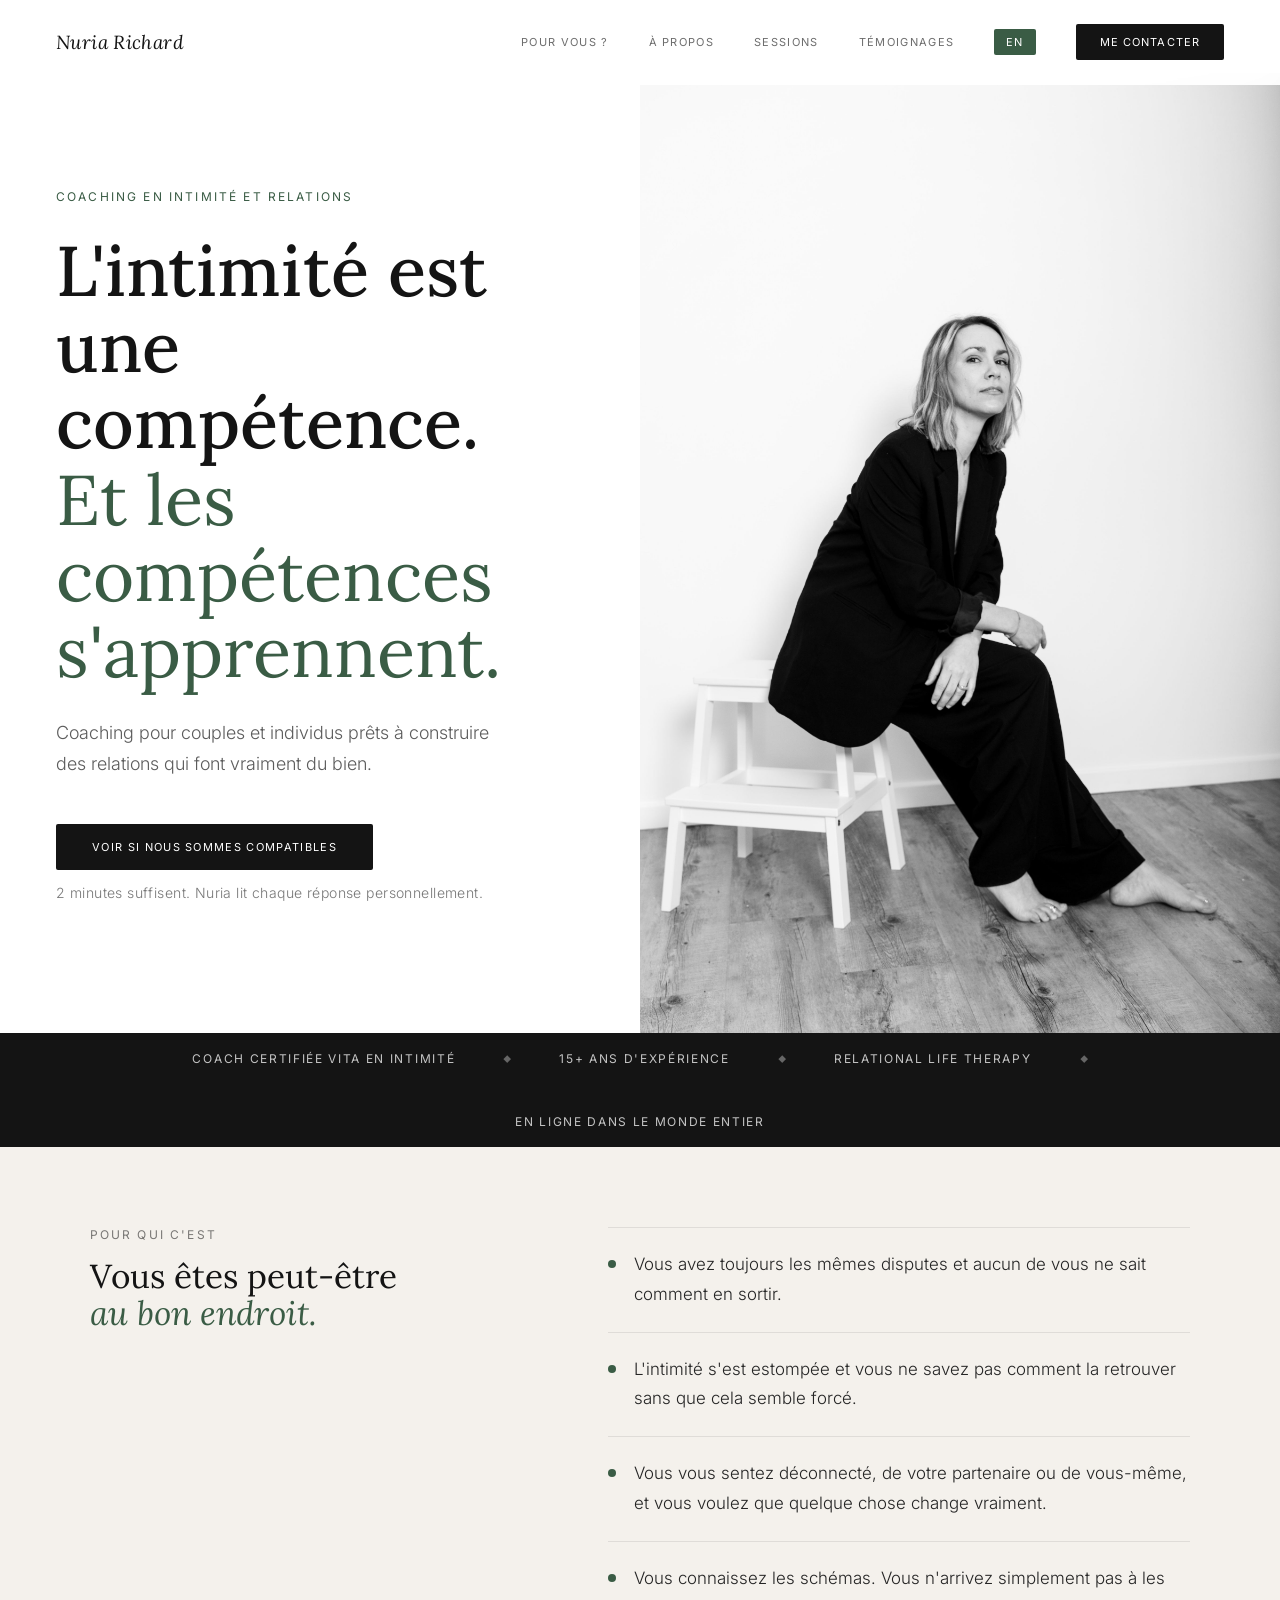
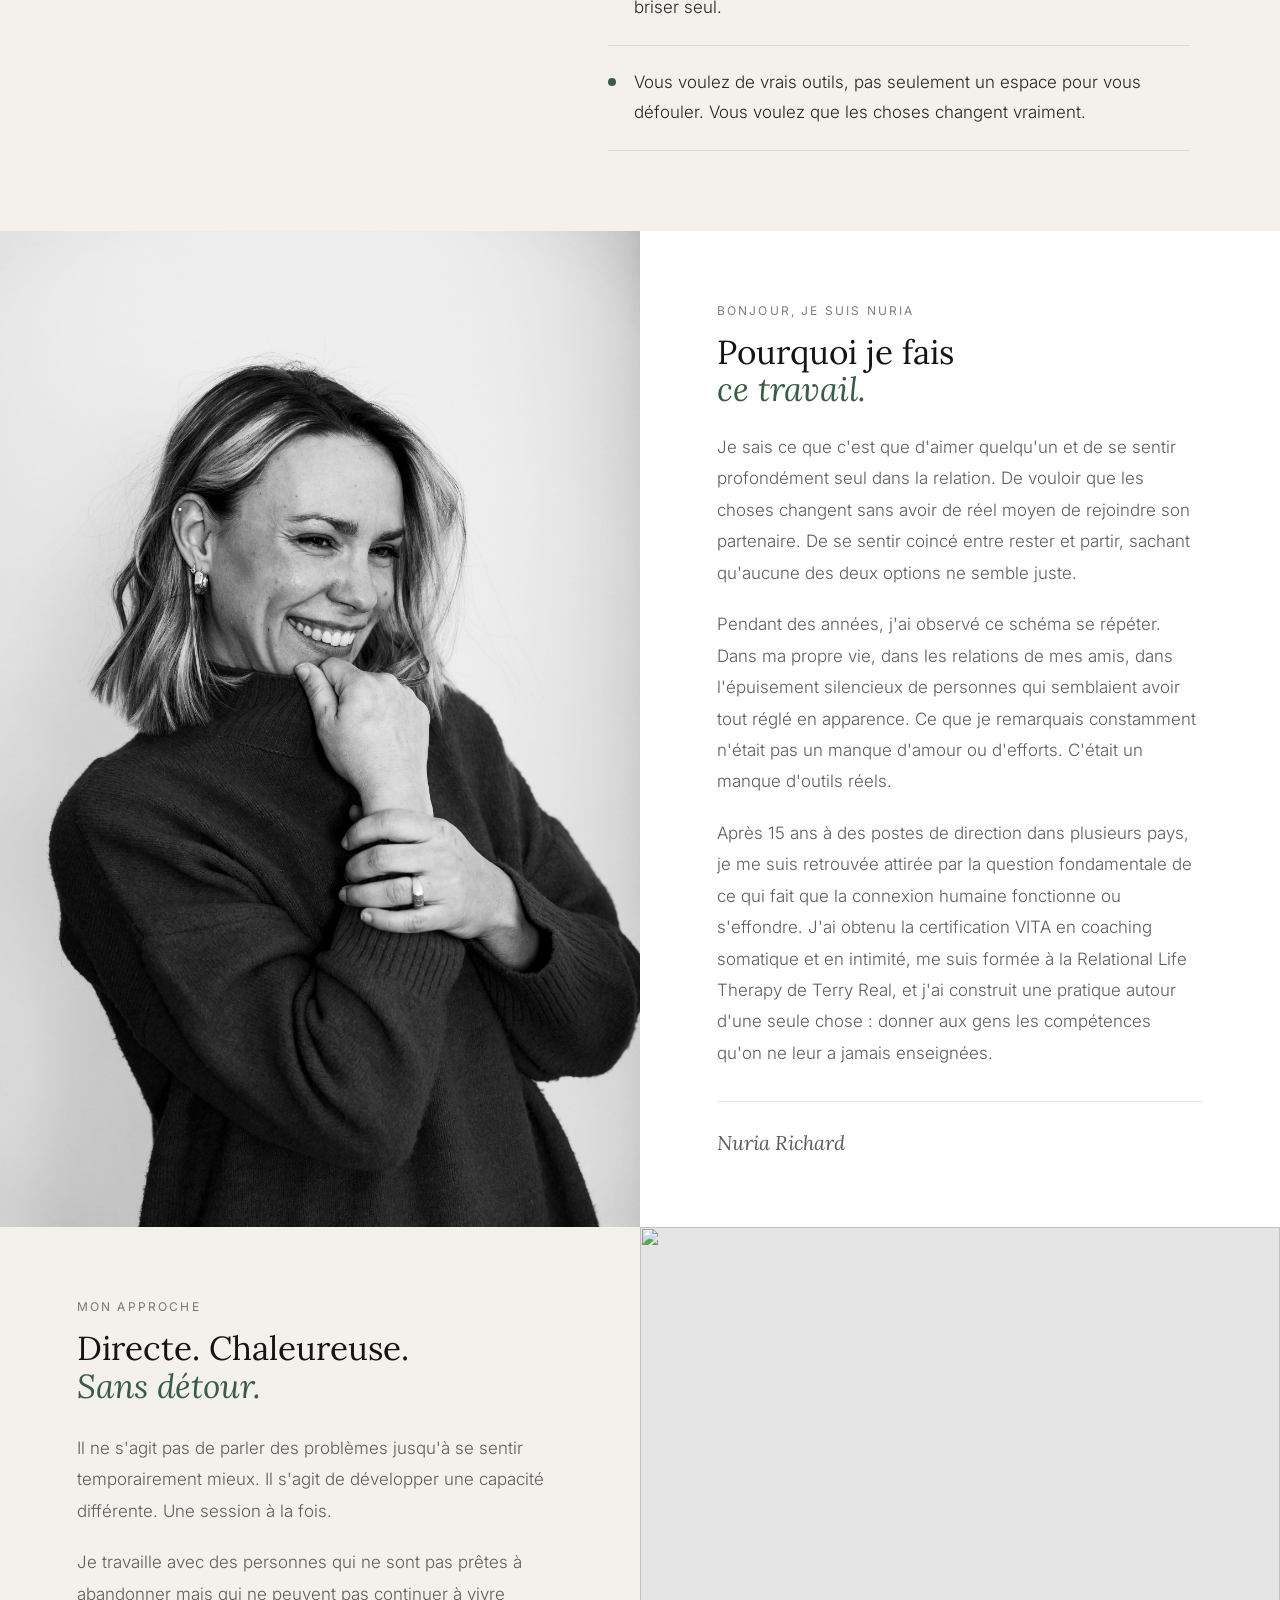
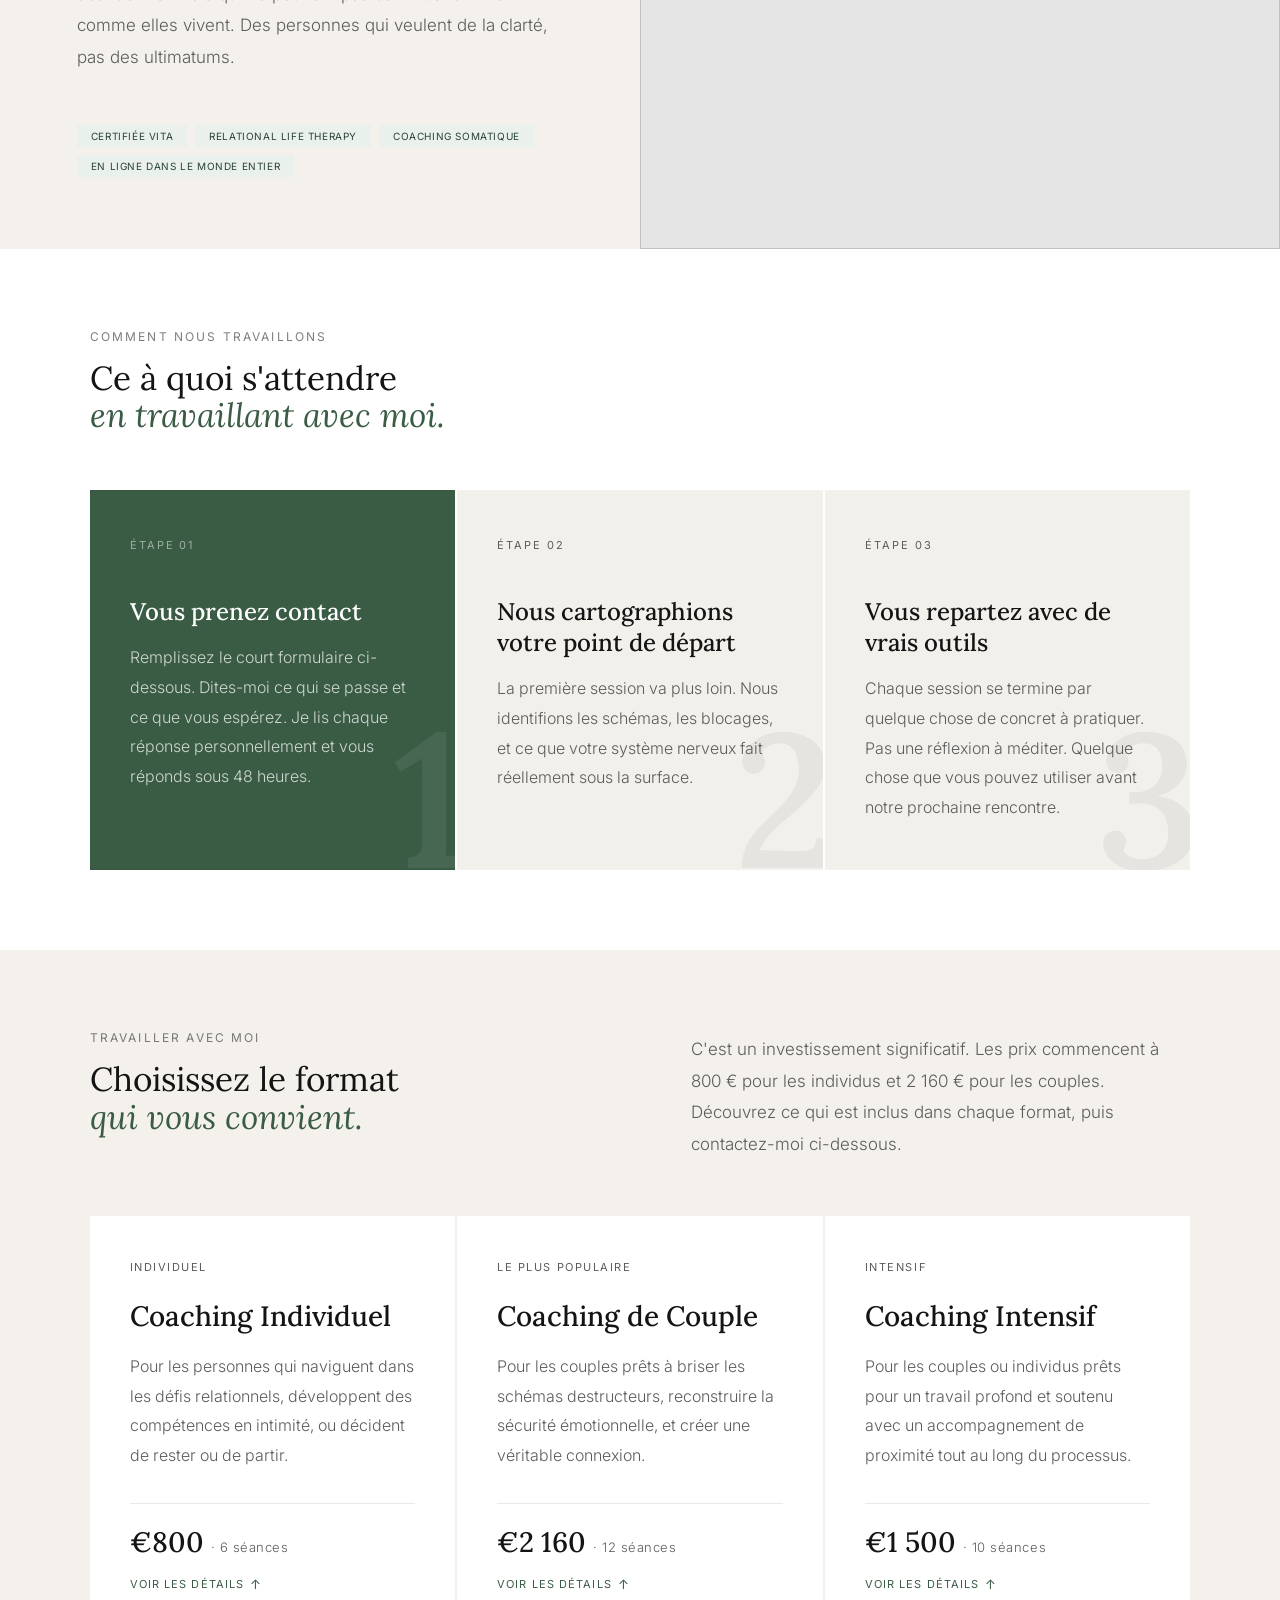
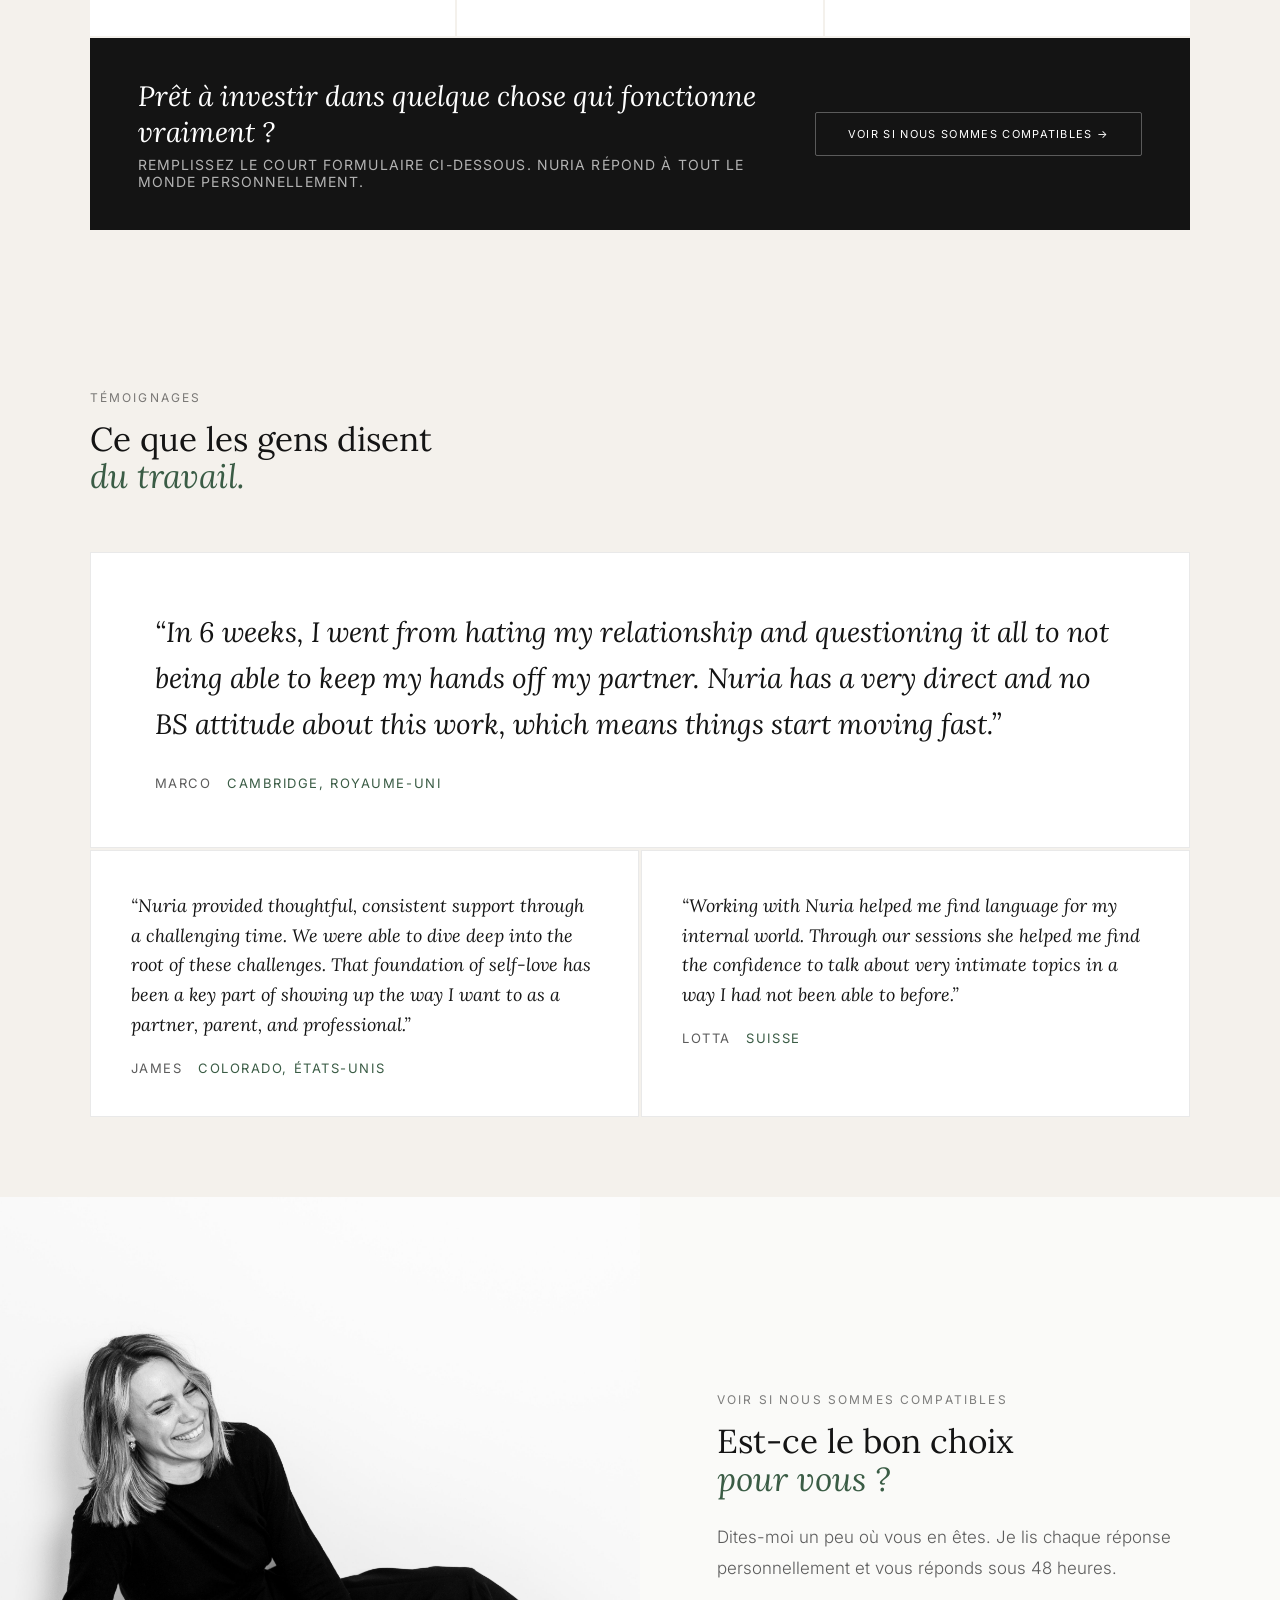
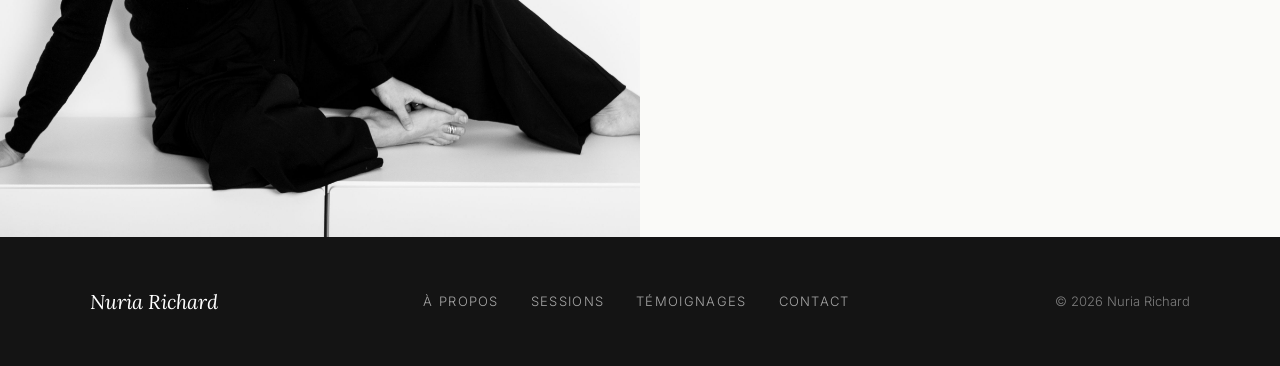
==== pages/fr.html @ d84bdc7d "Add Typeform embed and email" ====
<!DOCTYPE html>
<html lang="fr">
<head>
  <meta charset="UTF-8">
  <meta name="viewport" content="width=device-width, initial-scale=1.0">
  <title>Nuria Richard · Coach en Intimité et Relations</title>
  <link href="https://fonts.googleapis.com/css2?family=Lora:ital,wght@0,400;0,500;0,600;1,400;1,500&family=Inter:wght@300;400;500&display=swap" rel="stylesheet">
  <link rel="stylesheet" href="../assets/css/styles.css?v=12">
</head>
<body>

<!-- NAV -->
<nav id="nav">
  <div class="nav-logo">Nuria Richard</div>
  <div class="nav-links">
    <a class="nav-link" href="#for">Pour vous ?</a>
    <a class="nav-link" href="#about">À propos</a>
    <a class="nav-link" href="#sessions">Sessions</a>
    <a class="nav-link" href="#testimonials">Témoignages</a>
    <a class="nav-lang" href="index.html">EN</a>
    <a class="nav-cta" href="#book">Me contacter</a>
  </div>
  <button class="nav-hamburger" id="hamburger" aria-label="Menu">
    <span></span><span></span><span></span>
  </button>
</nav>
<div class="nav-drawer" id="nav-drawer">
  <a class="nav-link" href="#for">Pour vous ?</a>
  <a class="nav-link" href="#about">À propos</a>
  <a class="nav-link" href="#sessions">Sessions</a>
  <a class="nav-link" href="#testimonials">Témoignages</a>
  <a class="nav-link" href="index.html">EN</a>
  <a class="nav-cta" href="#book">Me contacter</a>
</div>

<!-- HERO -->
<div class="hero">
  <div class="hero-left">
    <div class="hero-eyebrow">Coaching en Intimité et Relations</div>
    <h1 class="hero-title">L'intimité est une compétence.<br><em>Et les compétences<br>s'apprennent.</em></h1>
    <p class="hero-sub">Coaching pour couples et individus prêts à construire des relations qui font vraiment du bien.</p>
    <div class="hero-actions">
      <a class="btn-primary" href="#book">Voir si nous sommes compatibles</a>
      <div class="hero-note">2 minutes suffisent. Nuria lit chaque réponse personnellement.</div>
    </div>
  </div>
  <div class="hero-right">
    <img src="../assets/images/hero-nuria.jpg" alt="Nuria Richard">
  </div>
</div>

<!-- CREDENTIAL BAR -->
<div class="cred-bar">
  <span class="cred-item">Coach certifiée VITA en intimité</span>
  <span class="cred-dot">◆</span>
  <span class="cred-item">15+ ans d'expérience</span>
  <span class="cred-dot">◆</span>
  <span class="cred-item">Relational Life Therapy</span>
  <span class="cred-dot">◆</span>
  <span class="cred-item">En ligne dans le monde entier</span>
</div>

<!-- WHO THIS IS FOR -->
<div id="for">
  <div class="for-inner">
    <div class="for-left">
      <div class="eyebrow">Pour qui c'est</div>
      <h2 class="section-title">Vous êtes peut-être<br><em>au bon endroit.</em></h2>
    </div>
    <div class="for-right">
      <ul class="for-list">
        <li class="for-item">
          <div class="for-check"></div>
          <span class="for-item-text">Vous avez toujours les mêmes disputes et aucun de vous ne sait comment en sortir.</span>
        </li>
        <li class="for-item">
          <div class="for-check"></div>
          <span class="for-item-text">L'intimité s'est estompée et vous ne savez pas comment la retrouver sans que cela semble forcé.</span>
        </li>
        <li class="for-item">
          <div class="for-check"></div>
          <span class="for-item-text">Vous vous sentez déconnecté, de votre partenaire ou de vous-même, et vous voulez que quelque chose change vraiment.</span>
        </li>
        <li class="for-item">
          <div class="for-check"></div>
          <span class="for-item-text">Vous connaissez les schémas. Vous n'arrivez simplement pas à les briser seul.</span>
        </li>
        <li class="for-item">
          <div class="for-check"></div>
          <span class="for-item-text">Vous voulez de vrais outils, pas seulement un espace pour vous défouler. Vous voulez que les choses changent vraiment.</span>
        </li>
      </ul>
    </div>
  </div>
</div>

<!-- ABOUT — full-bleed split -->
<div id="about">
  <div class="about-split">
    <div class="about-split-photo">
      <img src="../assets/images/about-nuria.jpg" alt="Nuria Richard">
    </div>
    <div class="about-split-text">
      <div class="eyebrow">Bonjour, je suis Nuria</div>
      <h2 class="section-title">Pourquoi je fais<br><em>ce travail.</em></h2>
      <p class="body-text">Je sais ce que c'est que d'aimer quelqu'un et de se sentir profondément seul dans la relation. De vouloir que les choses changent sans avoir de réel moyen de rejoindre son partenaire. De se sentir coincé entre rester et partir, sachant qu'aucune des deux options ne semble juste.</p>
      <p class="body-text">Pendant des années, j'ai observé ce schéma se répéter. Dans ma propre vie, dans les relations de mes amis, dans l'épuisement silencieux de personnes qui semblaient avoir tout réglé en apparence. Ce que je remarquais constamment n'était pas un manque d'amour ou d'efforts. C'était un manque d'outils réels.</p>
      <p class="body-text">Après 15 ans à des postes de direction dans plusieurs pays, je me suis retrouvée attirée par la question fondamentale de ce qui fait que la connexion humaine fonctionne ou s'effondre. J'ai obtenu la certification VITA en coaching somatique et en intimité, me suis formée à la Relational Life Therapy de Terry Real, et j'ai construit une pratique autour d'une seule chose : donner aux gens les compétences qu'on ne leur a jamais enseignées.</p>
      <div class="about-sig">Nuria Richard</div>
    </div>
  </div>
</div>

<!-- APPROACH — full-bleed split (reversed) -->
<div id="approach">
  <div class="approach-split">
    <div class="approach-text">
      <div class="eyebrow">Mon approche</div>
      <h2 class="section-title">Directe. Chaleureuse.<br><em>Sans détour.</em></h2>
      <p class="body-text">Il ne s'agit pas de parler des problèmes jusqu'à se sentir temporairement mieux. Il s'agit de développer une capacité différente. Une session à la fois.</p>
      <p class="body-text">Je travaille avec des personnes qui ne sont pas prêtes à abandonner mais qui ne peuvent pas continuer à vivre comme elles vivent. Des personnes qui veulent de la clarté, pas des ultimatums.</p>
      <div class="about-creds">
        <span class="cred-tag">Certifiée VITA</span>
        <span class="cred-tag">Relational Life Therapy</span>
        <span class="cred-tag">Coaching somatique</span>
        <span class="cred-tag">En ligne dans le monde entier</span>
      </div>
    </div>
    <div class="approach-split-photo">
      <img src="../assets/images/approach-landscape.jpg" alt="">
    </div>
  </div>
</div>

<!-- PROCESS -->
<div id="process">
  <div class="process-inner">
    <div class="process-header">
      <div class="eyebrow">Comment nous travaillons</div>
      <h2 class="section-title">Ce à quoi s'attendre<br><em>en travaillant avec moi.</em></h2>
    </div>
    <div class="process-steps">
      <div class="process-step">
        <div class="process-bg-num">1</div>
        <div class="process-step-label">Étape 01</div>
        <div class="process-title">Vous prenez contact</div>
        <div class="process-text">Remplissez le court formulaire ci-dessous. Dites-moi ce qui se passe et ce que vous espérez. Je lis chaque réponse personnellement et vous réponds sous 48 heures.</div>
      </div>
      <div class="process-step">
        <div class="process-bg-num">2</div>
        <div class="process-step-label">Étape 02</div>
        <div class="process-title">Nous cartographions votre point de départ</div>
        <div class="process-text">La première session va plus loin. Nous identifions les schémas, les blocages, et ce que votre système nerveux fait réellement sous la surface.</div>
      </div>
      <div class="process-step">
        <div class="process-bg-num">3</div>
        <div class="process-step-label">Étape 03</div>
        <div class="process-title">Vous repartez avec de vrais outils</div>
        <div class="process-text">Chaque session se termine par quelque chose de concret à pratiquer. Pas une réflexion à méditer. Quelque chose que vous pouvez utiliser avant notre prochaine rencontre.</div>
      </div>
    </div>
  </div>
</div>

<!-- SESSIONS -->
<div id="sessions">
  <div class="sessions-inner">
    <div class="sessions-header">
      <div>
        <div class="eyebrow">Travailler avec moi</div>
        <h2 class="section-title">Choisissez le format<br><em>qui vous convient.</em></h2>
      </div>
      <p class="body-text">C'est un investissement significatif. Les prix commencent à 800 € pour les individus et 2 160 € pour les couples. Découvrez ce qui est inclus dans chaque format, puis contactez-moi ci-dessous.</p>
    </div>
    <div class="session-cards">

      <div class="session-card">
        <div class="session-tag">Individuel</div>
        <div class="session-name">Coaching Individuel</div>
        <div class="session-desc">Pour les personnes qui naviguent dans les défis relationnels, développent des compétences en intimité, ou décident de rester ou de partir.</div>
        <div class="session-price">€800 <span>· 6 séances</span></div>
        <div class="session-hint">Voir les détails</div>
        <div class="session-peek">
          <div class="peek-tag">Individuel · 6 séances</div>
          <div class="peek-name">Coaching Individuel</div>
          <div class="peek-rows">
            <div class="peek-row">
              <span class="peek-row-label">Format</span>
              <span class="peek-row-val">75 min · toutes les 2 à 3 semaines · 3 à 4 mois</span>
            </div>
            <div class="peek-row">
              <span class="peek-row-label">Inclus</span>
              <span class="peek-row-val">Support WhatsApp · bibliothèque de méditations et ressources · récapitulatifs de séance avec prochaines étapes</span>
            </div>
            <div class="peek-row peek-price">
              <span class="peek-row-label">Investissement</span>
              <span class="peek-row-val">€800</span>
              <span class="peek-price-note">Plans de paiement disponibles</span>
            </div>
          </div>
          <a class="peek-book" href="#book">Voir si nous sommes compatibles →</a>
        </div>
      </div>

      <div class="session-card">
        <div class="session-tag">Le plus populaire</div>
        <div class="session-name">Coaching de Couple</div>
        <div class="session-desc">Pour les couples prêts à briser les schémas destructeurs, reconstruire la sécurité émotionnelle, et créer une véritable connexion.</div>
        <div class="session-price">€2 160 <span>· 12 séances</span></div>
        <div class="session-hint">Voir les détails</div>
        <div class="session-peek">
          <div class="peek-tag">Couple · 12 séances</div>
          <div class="peek-name">Coaching de Couple</div>
          <div class="peek-rows">
            <div class="peek-row">
              <span class="peek-row-label">Format</span>
              <span class="peek-row-val">90 min · toutes les 2 à 3 semaines · 6 mois</span>
            </div>
            <div class="peek-row">
              <span class="peek-row-label">Inclus</span>
              <span class="peek-row-val">Exercices entre les séances · support WhatsApp · bibliothèque de ressources · récapitulatifs de séance</span>
            </div>
            <div class="peek-row peek-price">
              <span class="peek-row-label">Investissement</span>
              <span class="peek-row-val">€2 160</span>
              <span class="peek-price-note">Plans de paiement disponibles</span>
            </div>
          </div>
          <a class="peek-book" href="#book">Voir si nous sommes compatibles →</a>
        </div>
      </div>

      <div class="session-card">
        <div class="session-tag">Intensif</div>
        <div class="session-name">Coaching Intensif</div>
        <div class="session-desc">Pour les couples ou individus prêts pour un travail profond et soutenu avec un accompagnement de proximité tout au long du processus.</div>
        <div class="session-price">€1 500 <span>· 10 séances</span></div>
        <div class="session-hint">Voir les détails</div>
        <div class="session-peek">
          <div class="peek-tag">Intensif · 10 séances</div>
          <div class="peek-name">Coaching Intensif</div>
          <div class="peek-rows">
            <div class="peek-row">
              <span class="peek-row-label">Format</span>
              <span class="peek-row-val">2 h · toutes les deux semaines · 6 mois</span>
            </div>
            <div class="peek-row">
              <span class="peek-row-label">Inclus</span>
              <span class="peek-row-val">Support WhatsApp/Voxer · planification prioritaire · exercices personnalisés · suivi détaillé des progrès</span>
            </div>
            <div class="peek-row peek-price">
              <span class="peek-row-label">Investissement</span>
              <span class="peek-row-val">€1 500</span>
              <span class="peek-price-note">Plan de paiement disponible</span>
            </div>
          </div>
          <a class="peek-book" href="#book">Voir si nous sommes compatibles →</a>
        </div>
      </div>

    </div>
    <div class="sessions-book">
      <div class="sessions-book-text">
        Prêt à investir dans quelque chose qui fonctionne vraiment ?
        <span>Remplissez le court formulaire ci-dessous. Nuria répond à tout le monde personnellement.</span>
      </div>
      <a class="btn-outline" href="#book">Voir si nous sommes compatibles →</a>
    </div>
  </div>
</div>

<!-- TESTIMONIALS -->
<div id="testimonials">
  <div class="testimonials-inner">
    <div class="testimonials-header">
      <div class="eyebrow">Témoignages</div>
      <h2 class="section-title">Ce que les gens disent<br><em>du travail.</em></h2>
    </div>

    <div class="testimonial-featured">
      <div class="testimonial-quote">In 6 weeks, I went from hating my relationship and questioning it all to not being able to keep my hands off my partner. Nuria has a very direct and no BS attitude about this work, which means things start moving fast.</div>
      <div class="testimonial-author">Marco <span>Cambridge, Royaume-Uni</span></div>
    </div>

    <div class="testimonial-cards">
      <div class="testimonial-card">
        <div class="testimonial-quote">Nuria provided thoughtful, consistent support through a challenging time. We were able to dive deep into the root of these challenges. That foundation of self-love has been a key part of showing up the way I want to as a partner, parent, and professional.</div>
        <div class="testimonial-author">James <span>Colorado, États-Unis</span></div>
      </div>
      <div class="testimonial-card">
        <div class="testimonial-quote">Working with Nuria helped me find language for my internal world. Through our sessions she helped me find the confidence to talk about very intimate topics in a way I had not been able to before.</div>
        <div class="testimonial-author">Lotta <span>Suisse</span></div>
      </div>
    </div>

  </div>
</div>

<!-- FORM -->
<div id="book">
  <div class="book-inner">
    <div class="book-photo">
      <img src="../assets/images/book-nuria.jpg" alt="Nuria Richard">
    </div>
    <div class="book-text">
      <div class="eyebrow">Voir si nous sommes compatibles</div>
      <h2 class="section-title">Est-ce le bon choix<br><em>pour vous ?</em></h2>
      <p class="body-text">Dites-moi un peu où vous en êtes. Je lis chaque réponse personnellement et vous réponds sous 48 heures.</p>
      <div data-tf-live="R5MIAYJe" style="margin-top: 24px;"></div>
      <script src="//embed.typeform.com/next/embed.js"></script>
    </div>
  </div>
</div>

<!-- FOOTER -->
<footer>
  <div class="footer-inner">
    <div class="footer-logo">Nuria Richard</div>
    <div class="footer-links">
      <a class="footer-link" href="#about">À propos</a>
      <a class="footer-link" href="#sessions">Sessions</a>
      <a class="footer-link" href="#testimonials">Témoignages</a>
      <a class="footer-link" href="mailto:nuria.richard@gmail.com">Contact</a>
    </div>
    <div class="footer-copy">© 2026 Nuria Richard</div>
  </div>
</footer>

<script>
// Session peek — tap to open on mobile
document.querySelectorAll('.session-card').forEach(card => {
  card.addEventListener('click', e => {
    if (window.innerWidth <= 768 && !e.target.closest('a')) {
      card.classList.toggle('peek-open');
    }
  });
});

// Nav border on scroll
const nav = document.getElementById('nav');
window.addEventListener('scroll', () => {
  nav.classList.toggle('scrolled', window.scrollY > 40);
});

// Smooth scroll
document.querySelectorAll('a[href^="#"]').forEach(a => {
  a.addEventListener('click', e => {
    const target = document.querySelector(a.getAttribute('href'));
    if (target) { e.preventDefault(); target.scrollIntoView({ behavior: 'smooth' }); }
  });
});

// Hamburger
const hamburger = document.getElementById('hamburger');
const drawer = document.getElementById('nav-drawer');
hamburger.addEventListener('click', () => {
  hamburger.classList.toggle('open');
  drawer.classList.toggle('open');
});
drawer.querySelectorAll('a').forEach(a => {
  a.addEventListener('click', () => {
    hamburger.classList.remove('open');
    drawer.classList.remove('open');
  });
});
</script>

</body>
</html>
---- assets/css/styles.css ----
/* ── COLOUR PALETTE ─────────────────────────────────── */
:root {
  --white:       #ffffff;
  --off-white:   #fafaf8;
  --warm:        #f4f1ec;
  --black:       #141414;
  --dark:        #252525;
  --mid:         #5c5c5c;
  --light:       #e5e5e5;
  --green:       #3a5c45;
  --green-dark:  #2a4333;
  --green-light: #eaf0eb;
  --green-mid:   #5a7a66;
  --border:      rgba(20,20,20,0.09);
}

/* ── RESET ──────────────────────────────────────────── */
* { box-sizing: border-box; margin: 0; padding: 0; }
body {
  font-family: 'Inter', sans-serif;
  font-weight: 300;
  background: var(--white);
  color: var(--dark);
  -webkit-font-smoothing: antialiased;
}
a { text-decoration: none; color: inherit; }
img { display: block; }

/* ── NAV ────────────────────────────────────────────── */
nav {
  position: fixed; top: 0; left: 0; right: 0; z-index: 100;
  display: flex; align-items: center; justify-content: space-between;
  padding: 24px 56px;
  background: rgba(255,255,255,0.94);
  backdrop-filter: blur(12px);
  border-bottom: 1px solid transparent;
  transition: border-color 0.3s;
}
nav.scrolled { border-bottom-color: var(--border); }
.nav-logo {
  font-family: 'Lora', serif;
  font-size: 19px; font-weight: 400; font-style: italic;
  color: var(--black); letter-spacing: 0.02em;
}
.nav-links { display: flex; align-items: center; gap: 40px; }
.nav-link {
  font-size: 11px; letter-spacing: 0.12em; text-transform: uppercase;
  color: rgba(20,20,20,0.62); transition: color 0.2s; font-weight: 400;
}
.nav-link:hover { color: var(--black); }
.nav-cta {
  font-size: 11px; letter-spacing: 0.1em; text-transform: uppercase;
  padding: 11px 24px; border-radius: 2px;
  background: var(--black); color: white;
  transition: background 0.2s; font-weight: 400;
}
.nav-cta:hover { background: var(--green); }
.nav-lang {
  font-size: 11px; letter-spacing: 0.12em; text-transform: uppercase;
  color: white; font-weight: 400; transition: background 0.2s;
  background: var(--green); padding: 6px 12px; border-radius: 2px;
}
.nav-lang:hover { background: var(--green-dark); }

.nav-hamburger {
  display: none; flex-direction: column; justify-content: center;
  gap: 5px; width: 36px; height: 36px;
  background: none; border: none; cursor: pointer; padding: 4px;
}
.nav-hamburger span {
  display: block; height: 1px; background: var(--black);
  transition: all 0.25s ease; transform-origin: center;
}
.nav-hamburger.open span:nth-child(1) { transform: translateY(6px) rotate(45deg); }
.nav-hamburger.open span:nth-child(2) { opacity: 0; }
.nav-hamburger.open span:nth-child(3) { transform: translateY(-6px) rotate(-45deg); }
.nav-drawer {
  display: none; position: fixed; top: 65px; left: 0; right: 0;
  background: rgba(255,255,255,0.98); backdrop-filter: blur(12px);
  border-bottom: 1px solid var(--border);
  padding: 24px 28px 32px; z-index: 99; flex-direction: column; gap: 0;
}
.nav-drawer.open { display: flex; }
.nav-drawer .nav-link {
  display: block; font-size: 13px; letter-spacing: 0.1em; text-transform: uppercase;
  color: rgba(20,20,20,0.6); padding: 15px 0; border-bottom: 1px solid var(--border);
}
.nav-drawer .nav-cta {
  display: block; margin-top: 20px; text-align: center;
  padding: 15px; border-radius: 2px; background: var(--black); color: white;
  font-size: 11px; letter-spacing: 0.12em; text-transform: uppercase;
}

/* ── HERO ── split layout ────────────────────────────── */
.hero {
  min-height: 100vh; display: grid;
  grid-template-columns: 1fr 1fr;
  padding-top: 73px;
}
.hero-left {
  display: flex; flex-direction: column; justify-content: center;
  padding: 48px 64px 64px 56px;
  background: var(--white);
}
.hero-eyebrow {
  font-size: 12px; letter-spacing: 0.18em; text-transform: uppercase;
  color: var(--green); margin-bottom: 28px; font-weight: 400;
}
.hero-title {
  font-family: 'Lora', serif;
  font-size: clamp(48px, 5.5vw, 84px);
  font-weight: 500; line-height: 1.08;
  color: var(--black); margin-bottom: 28px;
}
.hero-title em { font-style: normal; color: var(--green); font-weight: 400; }
.hero-sub {
  font-size: 18px; line-height: 1.75; color: var(--mid);
  max-width: 440px; margin-bottom: 44px; font-weight: 300;
}
.hero-actions { display: flex; flex-direction: column; gap: 14px; align-items: flex-start; }
.btn-primary {
  font-size: 11px; letter-spacing: 0.12em; text-transform: uppercase;
  padding: 16px 36px; border-radius: 2px; border: none;
  background: var(--black); color: white;
  cursor: pointer; font-family: 'Inter', sans-serif;
  font-weight: 400; transition: background 0.2s; display: inline-block;
}
.btn-primary:hover { background: var(--green); }
.hero-note {
  font-size: 14px; color: rgba(20,20,20,0.58); letter-spacing: 0.03em;
}
.hero-right {
  position: relative; background: var(--warm); overflow: hidden;
}
.hero-right img {
  width: 100%; height: 100%; object-fit: cover;
  object-position: center top;
}
.hero-right-label {
  position: absolute; bottom: 32px; left: 32px;
  font-size: 10px; letter-spacing: 0.18em; text-transform: uppercase;
  color: rgba(255,255,255,0.5); mix-blend-mode: overlay;
}

/* ── CREDENTIAL BAR ─────────────────────────────────── */
.cred-bar {
  background: var(--black); padding: 18px 56px;
  display: flex; align-items: center; justify-content: center; gap: 48px;
  flex-wrap: wrap;
}
.cred-item {
  font-size: 12px; letter-spacing: 0.14em; text-transform: uppercase;
  color: rgba(255,255,255,0.75); font-weight: 400;
}
.cred-dot { color: rgba(255,255,255,0.35); font-size: 8px; }

/* ── SHARED ─────────────────────────────────────────── */
.eyebrow {
  font-size: 12px; letter-spacing: 0.18em; text-transform: uppercase;
  color: rgba(20,20,20,0.55); margin-bottom: 16px; font-weight: 400;
}
.section-title {
  font-family: 'Lora', serif;
  font-size: clamp(30px, 2.6vw, 44px); font-weight: 400;
  line-height: 1.12; color: var(--black); margin-bottom: 24px;
}
.section-title em { font-style: italic; color: var(--green); font-weight: 400; }
.body-text {
  font-size: 17px; line-height: 1.85; color: var(--mid);
  font-weight: 300; max-width: 540px;
}

/* ── WHO THIS IS FOR ────────────────────────────────── */
#for { background: var(--warm); }
.for-inner {
  padding: 80px 7vw;
  display: grid; grid-template-columns: 1fr 1.4fr; gap: 8vw; align-items: start;
}
.for-left .section-title { margin-bottom: 0; }
.for-list { list-style: none; margin-top: 0; }
.for-item {
  padding: 22px 0; border-bottom: 1px solid var(--border);
  display: flex; align-items: flex-start; gap: 18px;
}
.for-item:first-child { border-top: 1px solid var(--border); }
.for-check {
  width: 8px; height: 8px; border-radius: 50%;
  background: var(--green); flex-shrink: 0; margin-top: 10px;
}
.for-item-text { font-size: 17px; line-height: 1.75; color: var(--dark); font-weight: 300; }

/* ── ABOUT — full-bleed split ───────────────────────── */
#about { background: var(--white); }
.about-split {
  display: grid; grid-template-columns: 1fr 1fr; min-height: 85vh;
}
.about-split-photo {
  overflow: hidden; background: var(--light);
}
.about-split-photo img {
  width: 100%; height: 100%; object-fit: cover; object-position: center top; display: block;
}
.about-split-text {
  padding: 72px 6vw; display: flex; flex-direction: column; justify-content: center;
  background: var(--white);
}
.about-split-text .body-text { margin-bottom: 20px; max-width: 480px; }
.about-split-text .body-text:last-of-type { margin-bottom: 0; }
.about-sig {
  margin-top: 32px; padding-top: 28px; border-top: 1px solid var(--border);
  font-family: 'Lora', serif; font-size: 20px;
  font-style: italic; color: var(--mid);
}
.about-creds {
  display: flex; flex-wrap: wrap; gap: 8px; margin-top: 20px;
}
.cred-tag {
  font-size: 10px; padding: 5px 14px; border-radius: 2px;
  background: var(--green-light); color: var(--green-dark);
  letter-spacing: 0.06em; text-transform: uppercase; font-weight: 400;
}

/* ── APPROACH — full-bleed split (reversed) ─────────── */
#approach { background: var(--warm); }
.approach-split {
  display: grid; grid-template-columns: 1fr 1fr; min-height: 60vh;
}
.approach-text {
  padding: 72px 6vw; display: flex; flex-direction: column; justify-content: center;
  background: var(--warm);
}
.approach-text .section-title { margin-bottom: 28px; }
.approach-text .body-text { margin-bottom: 20px; max-width: 480px; }
.approach-text .about-creds { margin-top: 32px; }
.approach-split-photo {
  overflow: hidden; background: var(--light);
}
.approach-split-photo img {
  width: 100%; height: 100%; object-fit: cover; object-position: center top; display: block;
}

/* ── PROCESS — Option D ─────────────────────────────── */
#process { background: var(--white); }
.process-inner { padding: 80px 7vw; }
.process-header { max-width: 640px; margin-bottom: 56px; }
.process-steps { display: grid; grid-template-columns: repeat(3,1fr); gap: 2px; }
.process-step {
  background: #f2f0eb; padding: 48px 40px;
  position: relative; overflow: hidden;
}
.process-step:first-child { background: var(--green); }
.process-step:nth-child(2),
.process-step:nth-child(3) { background: #f2f0eb; }
.process-bg-num {
  position: absolute; right: -12px; bottom: -24px;
  font-family: 'Lora', serif; font-size: 190px;
  font-weight: 600; line-height: 1;
  color: rgba(20,20,20,0.05); pointer-events: none; user-select: none;
}
.process-step:first-child .process-bg-num { color: rgba(255,255,255,0.07); }
.process-step-label {
  font-size: 11px; letter-spacing: 0.18em; text-transform: uppercase;
  color: var(--mid); margin-bottom: 44px; font-family: 'Inter', sans-serif; font-weight: 400;
}
.process-step:first-child .process-step-label { color: rgba(255,255,255,0.5); }
.process-title {
  font-family: 'Lora', serif; font-size: 24px; font-weight: 500;
  color: var(--black); margin-bottom: 16px; position: relative;
}
.process-step:first-child .process-title { color: white; }
.process-text { font-size: 16px; line-height: 1.85; color: var(--mid); position: relative; }
.process-step:first-child .process-text { color: rgba(255,255,255,0.75); }

/* ── SESSIONS — hover peek ───────────────────────────── */
#sessions { background: var(--warm); }
.sessions-inner { padding: 80px 7vw; }
.sessions-header {
  display: grid; grid-template-columns: 1fr 1fr; gap: 8vw;
  align-items: end; margin-bottom: 56px;
}
.sessions-header .body-text { margin: 0; }
.session-cards { display: grid; grid-template-columns: repeat(3,1fr); gap: 2px; }

.session-card {
  background: var(--white); padding: 44px 40px;
  display: flex; flex-direction: column;
  position: relative; overflow: hidden; cursor: pointer;
  min-height: 420px;
}
.session-tag {
  font-size: 11px; letter-spacing: 0.14em; text-transform: uppercase;
  color: var(--mid); margin-bottom: 24px; font-weight: 400;
}
.session-name {
  font-family: 'Lora', serif;
  font-size: 28px; font-weight: 500; color: var(--black); margin-bottom: 18px;
}
.session-desc {
  font-size: 16px; color: var(--mid); line-height: 1.85; flex: 1;
}
.session-price {
  margin-top: 20px; padding-top: 20px; border-top: 1px solid var(--border);
  font-family: 'Lora', serif; font-size: 28px; font-weight: 500; color: var(--black);
}
.session-price span {
  font-family: 'Inter', sans-serif; font-size: 13px; font-weight: 300;
  color: var(--mid); letter-spacing: 0.04em;
}
.session-hint {
  margin-top: 16px; font-size: 11px; letter-spacing: 0.1em;
  text-transform: uppercase; color: var(--green); font-weight: 400;
  display: flex; align-items: center; gap: 6px;
}
.session-hint::after { content: '↑'; font-size: 13px; }

/* Peek panel */
.session-peek {
  position: absolute; inset: 0;
  background: var(--green);
  padding: 36px 36px 32px;
  transform: translateY(100%);
  transition: transform 0.38s cubic-bezier(0.4, 0, 0.2, 1);
  display: flex; flex-direction: column;
}
.session-card:hover .session-peek,
.session-card.peek-open .session-peek { transform: translateY(0); }

.peek-tag {
  font-size: 10px; letter-spacing: 0.16em; text-transform: uppercase;
  color: rgba(255,255,255,0.5); margin-bottom: 12px; font-weight: 400;
}
.peek-name {
  font-family: 'Lora', serif; font-size: 20px; font-weight: 500;
  color: white; margin-bottom: 18px; padding-bottom: 18px;
  border-bottom: 1px solid rgba(255,255,255,0.15);
}
.peek-rows { flex: 1; display: flex; flex-direction: column; gap: 14px; }
.peek-row { display: block; }
.peek-row-label {
  display: block;
  font-size: 10px; letter-spacing: 0.14em; text-transform: uppercase;
  color: rgba(255,255,255,0.45); font-weight: 400; margin-bottom: 3px;
}
.peek-row-val {
  display: block;
  font-size: 14px; color: rgba(255,255,255,0.9);
  line-height: 1.55; font-weight: 300;
}

/* Investment row — stands out */
.peek-row.peek-price {
  margin-top: 6px; padding-top: 14px;
  border-top: 1px solid rgba(255,255,255,0.15);
}
.peek-row.peek-price .peek-row-label { color: rgba(255,255,255,0.5); }
.peek-row.peek-price .peek-row-val {
  display: block; font-family: 'Lora', serif; font-size: 26px;
  font-weight: 500; color: white; letter-spacing: -0.01em; margin-bottom: 2px;
}
.peek-price-note {
  display: block; font-size: 12px; color: rgba(255,255,255,0.45);
  margin-top: 2px; font-weight: 300;
}

.peek-book {
  margin-top: 16px; display: inline-block;
  font-size: 11px; letter-spacing: 0.12em; text-transform: uppercase;
  color: white; border-bottom: 1px solid rgba(255,255,255,0.4);
  padding-bottom: 2px; transition: border-color 0.2s;
}
.peek-book:hover { border-bottom-color: white; }

.sessions-book {
  margin-top: 2px; background: var(--black); padding: 40px 48px;
  display: flex; align-items: center; justify-content: space-between; gap: 32px;
}
.sessions-book-text {
  font-family: 'Lora', serif;
  font-size: 28px; font-weight: 400; font-style: italic; color: white;
}
.sessions-book-text span {
  display: block; font-family: 'Inter', sans-serif; font-size: 14px;
  font-style: normal; color: rgba(255,255,255,0.68); letter-spacing: 0.08em;
  text-transform: uppercase; margin-top: 6px;
}
.btn-outline {
  font-size: 11px; letter-spacing: 0.12em; text-transform: uppercase;
  padding: 14px 32px; border-radius: 2px;
  border: 1px solid rgba(255,255,255,0.3); color: white; background: transparent;
  cursor: pointer; font-family: 'Inter', sans-serif; font-weight: 400;
  transition: all 0.2s; white-space: nowrap; display: inline-block;
}
.btn-outline:hover { background: white; color: var(--black); border-color: white; }

/* ── TESTIMONIALS ───────────────────────────────────── */
#testimonials { background: var(--warm); }
.testimonials-inner { padding: 80px 7vw; }
.testimonials-header { margin-bottom: 56px; }
.testimonial-featured {
  background: var(--white); padding: 56px 64px; margin-bottom: 2px;
  border: 1px solid var(--border);
}
.testimonial-quote {
  font-family: 'Lora', serif;
  font-size: clamp(20px, 2.2vw, 28px); font-weight: 400; font-style: italic;
  color: var(--black); line-height: 1.65; margin-bottom: 28px;
}
.testimonial-quote::before { content: '\201C'; }
.testimonial-quote::after { content: '\201D'; }
.testimonial-author {
  font-size: 13px; letter-spacing: 0.12em; text-transform: uppercase;
  color: var(--mid); font-weight: 400;
}
.testimonial-author span { color: var(--green); margin-left: 10px; }
.testimonial-cards { display: grid; grid-template-columns: 1fr 1fr; gap: 2px; }
.testimonial-card {
  background: var(--white); padding: 40px 40px;
  border: 1px solid var(--border);
}
.testimonial-card .testimonial-quote {
  font-size: 18px; margin-bottom: 20px;
}

/* ── BOOK CTA / APPLY — full-bleed split ─────────────── */
#book { background: var(--off-white); }
.book-inner {
  display: grid; grid-template-columns: 1fr 1fr; align-items: stretch;
}
.book-photo {
  overflow: hidden; background: var(--light); min-height: 640px;
}
.book-photo img {
  width: 100%; height: 100%; object-fit: cover;
  object-position: center 20%; filter: grayscale(100%);
}
.book-text {
  padding: 72px 6vw; display: flex; flex-direction: column; justify-content: center;
  background: var(--off-white);
}
.book-text .body-text { margin-bottom: 32px; max-width: none; }
.book-note {
  margin-top: 14px; font-size: 13px;
  color: rgba(20,20,20,0.45); letter-spacing: 0.04em;
}

/* ── APPLICATION FORM ───────────────────────────────── */
.survey-form { display: flex; flex-direction: column; gap: 20px; margin-top: 8px; }
.form-row { display: grid; grid-template-columns: 1fr 1fr; gap: 16px; }
.form-field { display: flex; flex-direction: column; gap: 7px; }
.form-label {
  font-size: 10px; letter-spacing: 0.16em; text-transform: uppercase;
  color: rgba(20,20,20,0.55); font-weight: 400;
}
.form-input {
  font-family: 'Inter', sans-serif; font-size: 15px; font-weight: 300;
  color: var(--dark); background: var(--off-white);
  border: 1px solid var(--border); border-radius: 2px;
  padding: 13px 16px; outline: none; transition: border-color 0.2s; width: 100%;
}
.form-input:focus { border-color: var(--green); }
.form-textarea { resize: vertical; min-height: 90px; line-height: 1.6; }
.form-options { display: flex; gap: 24px; }
.form-option {
  display: flex; align-items: center; gap: 8px;
  font-size: 15px; color: var(--dark); font-weight: 300; cursor: pointer;
}
.form-option input[type="radio"] { accent-color: var(--green); width: 15px; height: 15px; }

/* ── FOOTER ─────────────────────────────────────────── */
footer { background: var(--black); padding: 52px 7vw; }
.footer-inner {
  display: flex; align-items: center; justify-content: space-between;
}
.footer-logo {
  font-family: 'Lora', serif;
  font-size: 20px; font-style: italic; color: white;
}
.footer-links { display: flex; gap: 32px; }
.footer-link {
  font-size: 13px; color: rgba(255,255,255,0.62); letter-spacing: 0.1em;
  text-transform: uppercase; transition: color 0.2s;
}
.footer-link:hover { color: rgba(255,255,255,0.7); }
.footer-copy { font-size: 13px; color: rgba(255,255,255,0.45); }

/* ── MOBILE ─────────────────────────────────────────── */
@media (max-width: 768px) {
  nav { padding: 18px 24px; }
  .nav-links { display: none; }
  .nav-hamburger { display: flex; }

  .hero { grid-template-columns: 1fr; min-height: auto; }
  .hero-left { padding: 52px 24px 48px; order: 2; }
  .hero-right { height: 65vw; min-height: 300px; order: 1; }

  .cred-bar { padding: 18px 24px; gap: 20px; justify-content: flex-start; }

  .for-inner { grid-template-columns: 1fr; gap: 40px; padding: 64px 6vw; }
  .about-split { grid-template-columns: 1fr; min-height: auto; }
  .about-split-photo { height: 75vw; min-height: 300px; order: -1; }
  .about-split-text { padding: 56px 6vw; }
  .approach-split { grid-template-columns: 1fr; min-height: auto; }
  .approach-text { padding: 56px 6vw; }
  .approach-split-photo { height: 65vw; min-height: 260px; }
  .process-inner { padding: 64px 6vw; }
  .process-steps { grid-template-columns: 1fr; gap: 2px; }
  .sessions-inner { padding: 64px 6vw; }
  .sessions-header { grid-template-columns: 1fr; gap: 16px; }
  .session-cards { grid-template-columns: 1fr; }
  .sessions-book { flex-direction: column; align-items: flex-start; gap: 20px; padding: 32px 6vw; }
  .testimonials-inner { padding: 64px 6vw; }
  .testimonial-featured { padding: 36px 28px; }
  .testimonial-cards { grid-template-columns: 1fr; }
  .book-inner { grid-template-columns: 1fr; }
  .book-photo { min-height: 70vw; }
  .book-text { padding: 56px 6vw; }
  .form-row { grid-template-columns: 1fr; }
  footer { padding: 40px 6vw; }
  .footer-inner { flex-direction: column; align-items: flex-start; gap: 24px; }
  .footer-links { flex-wrap: wrap; gap: 16px; }
}
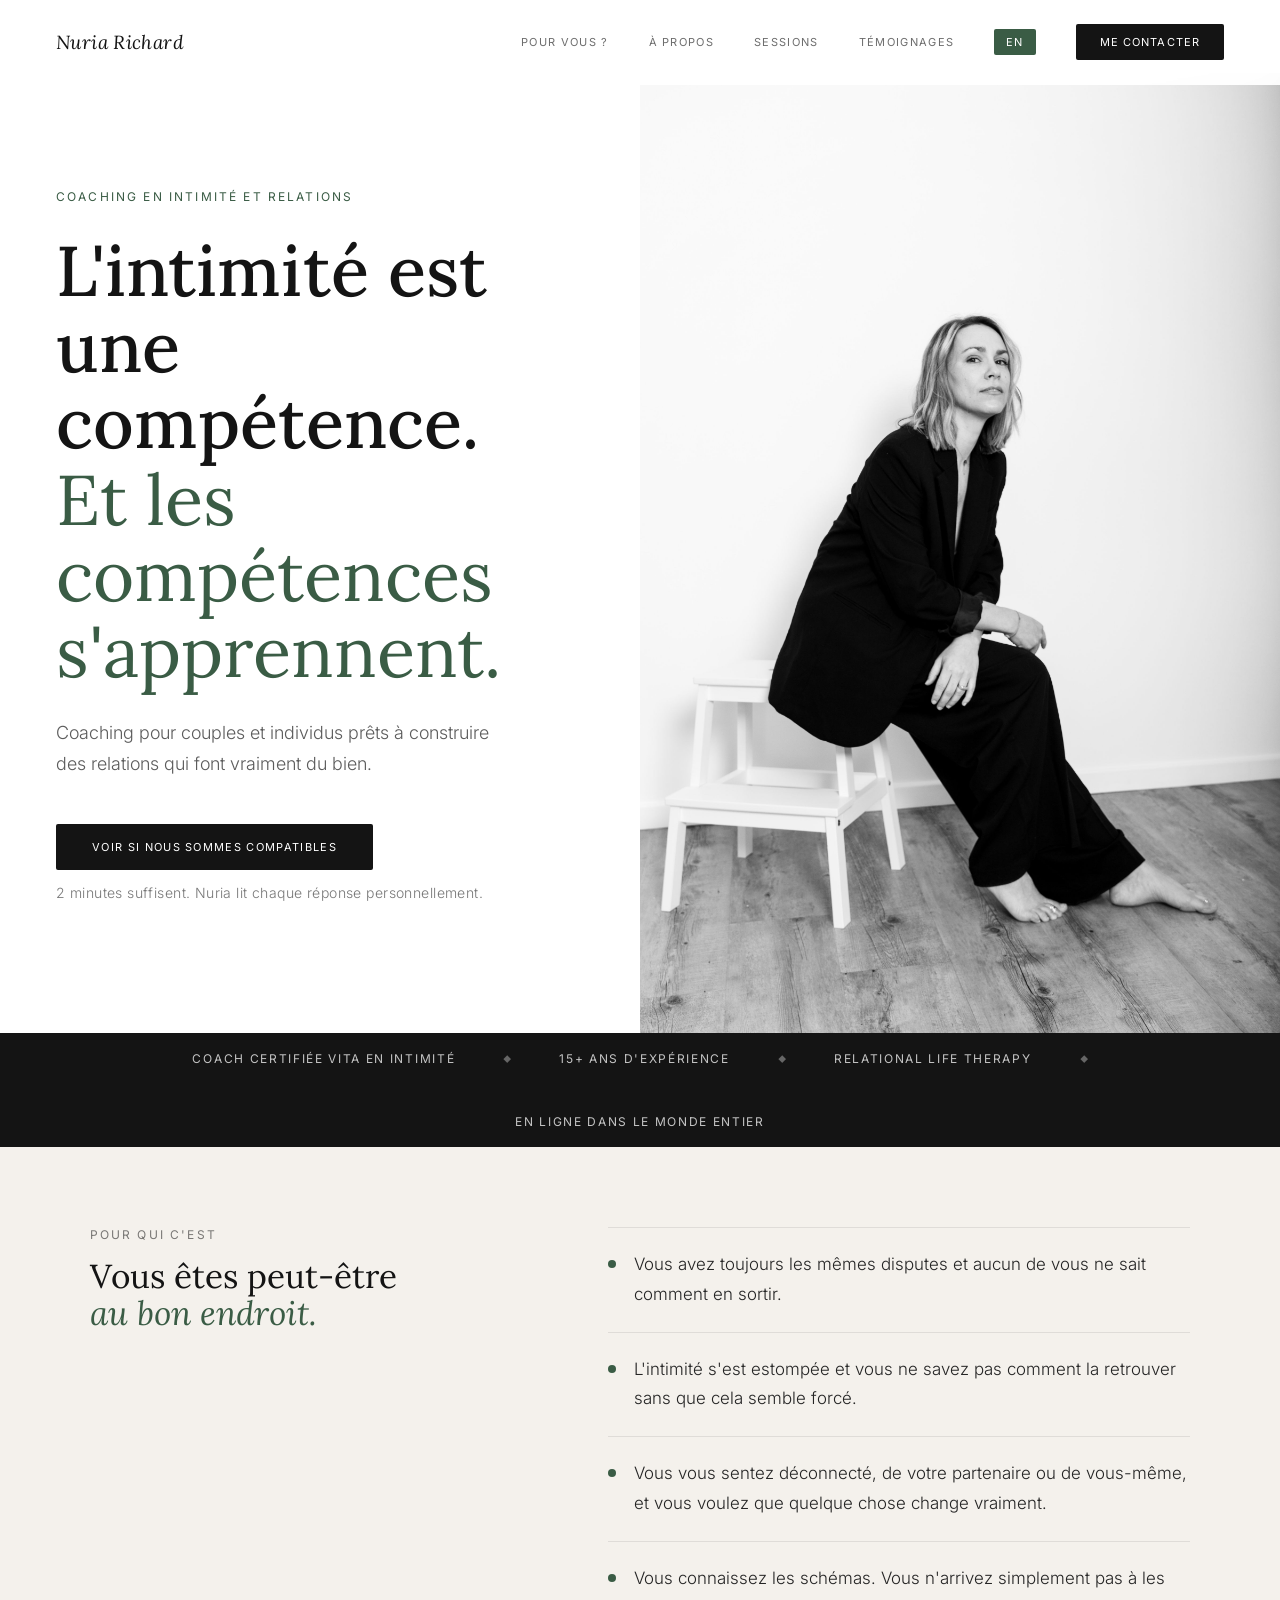
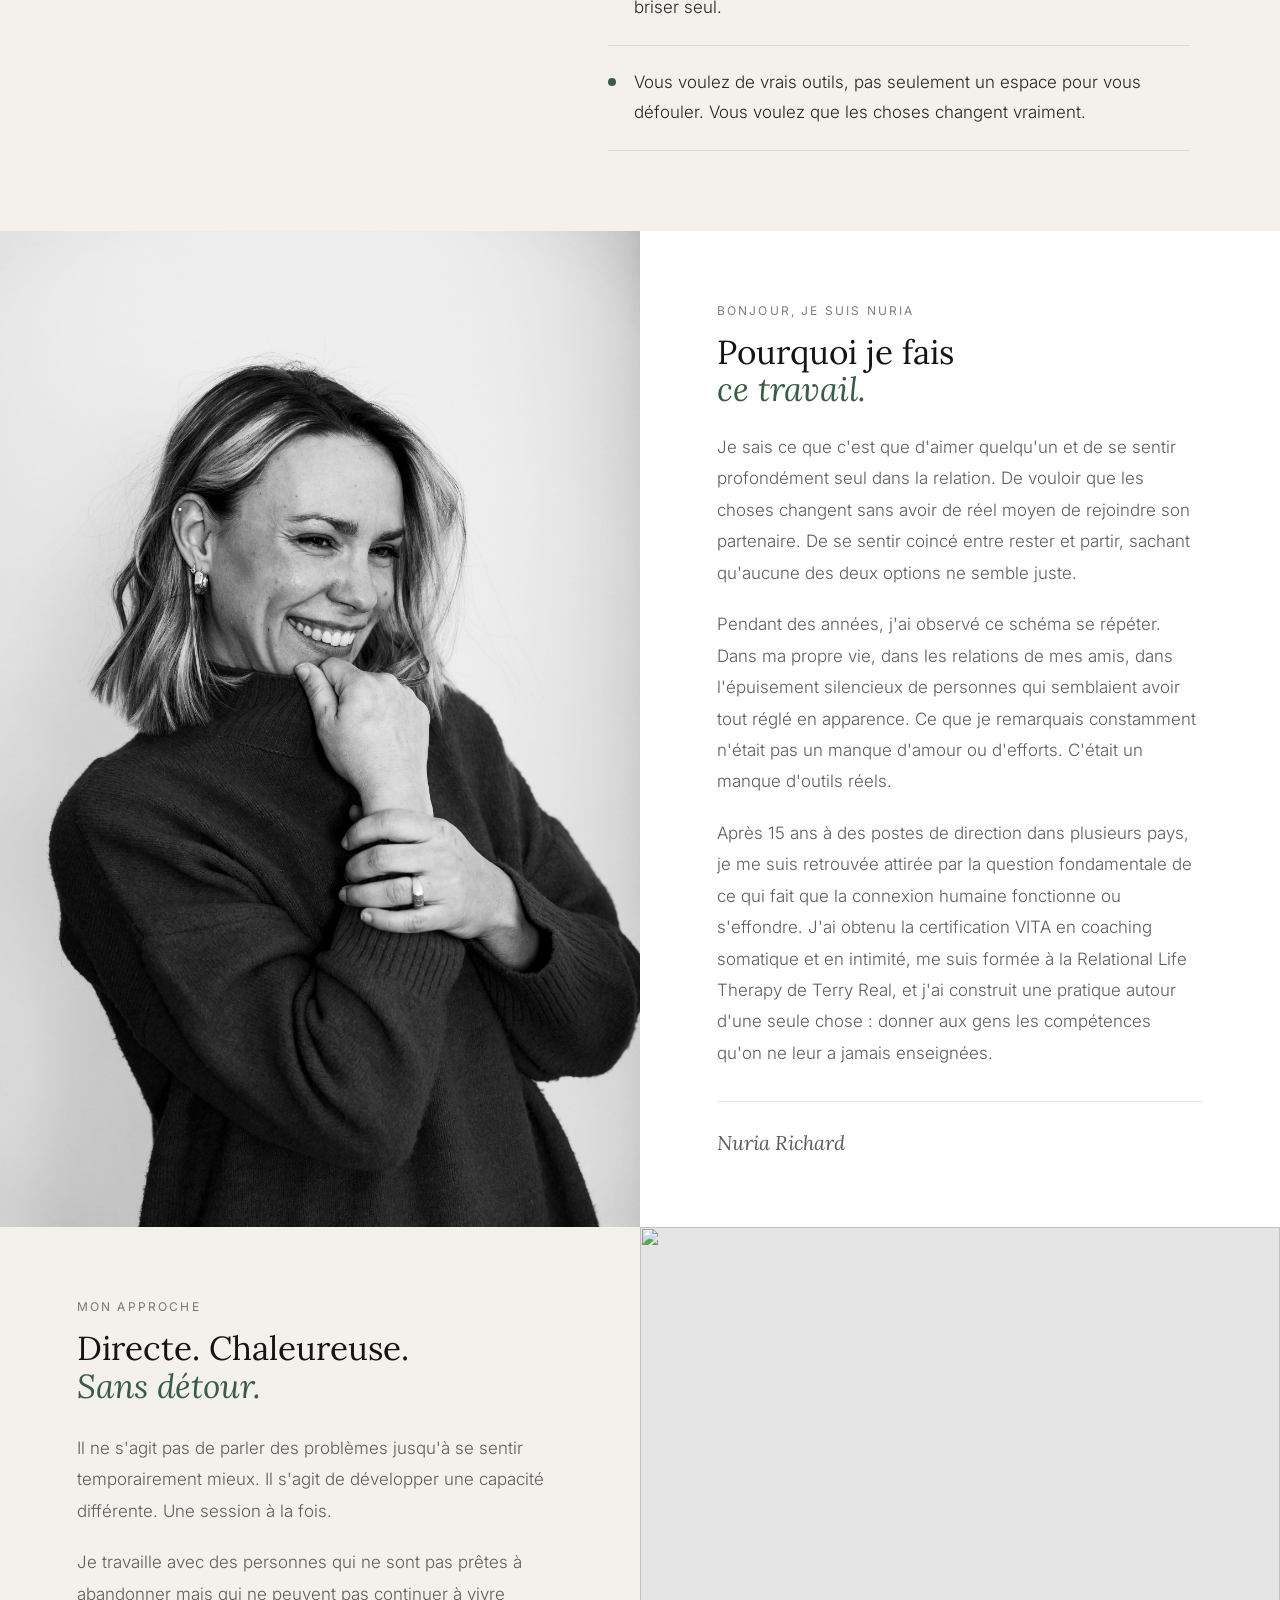
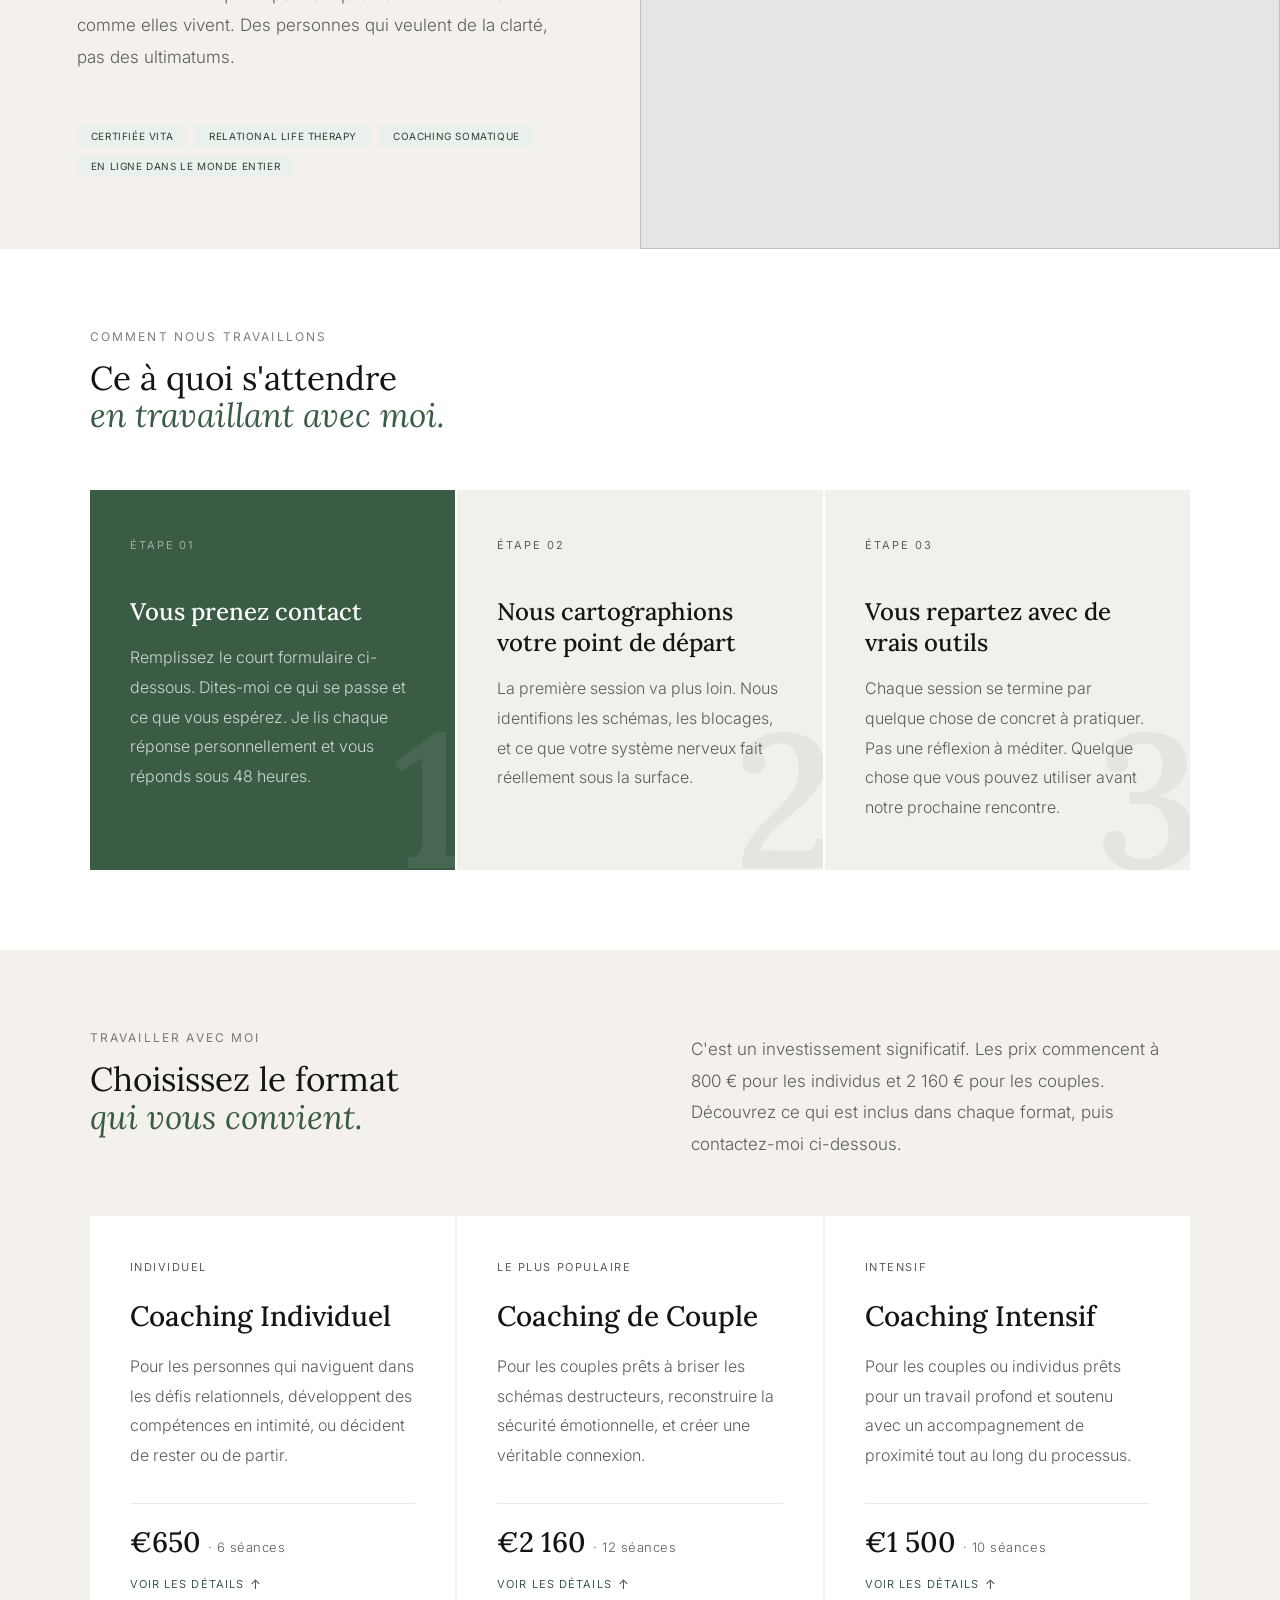
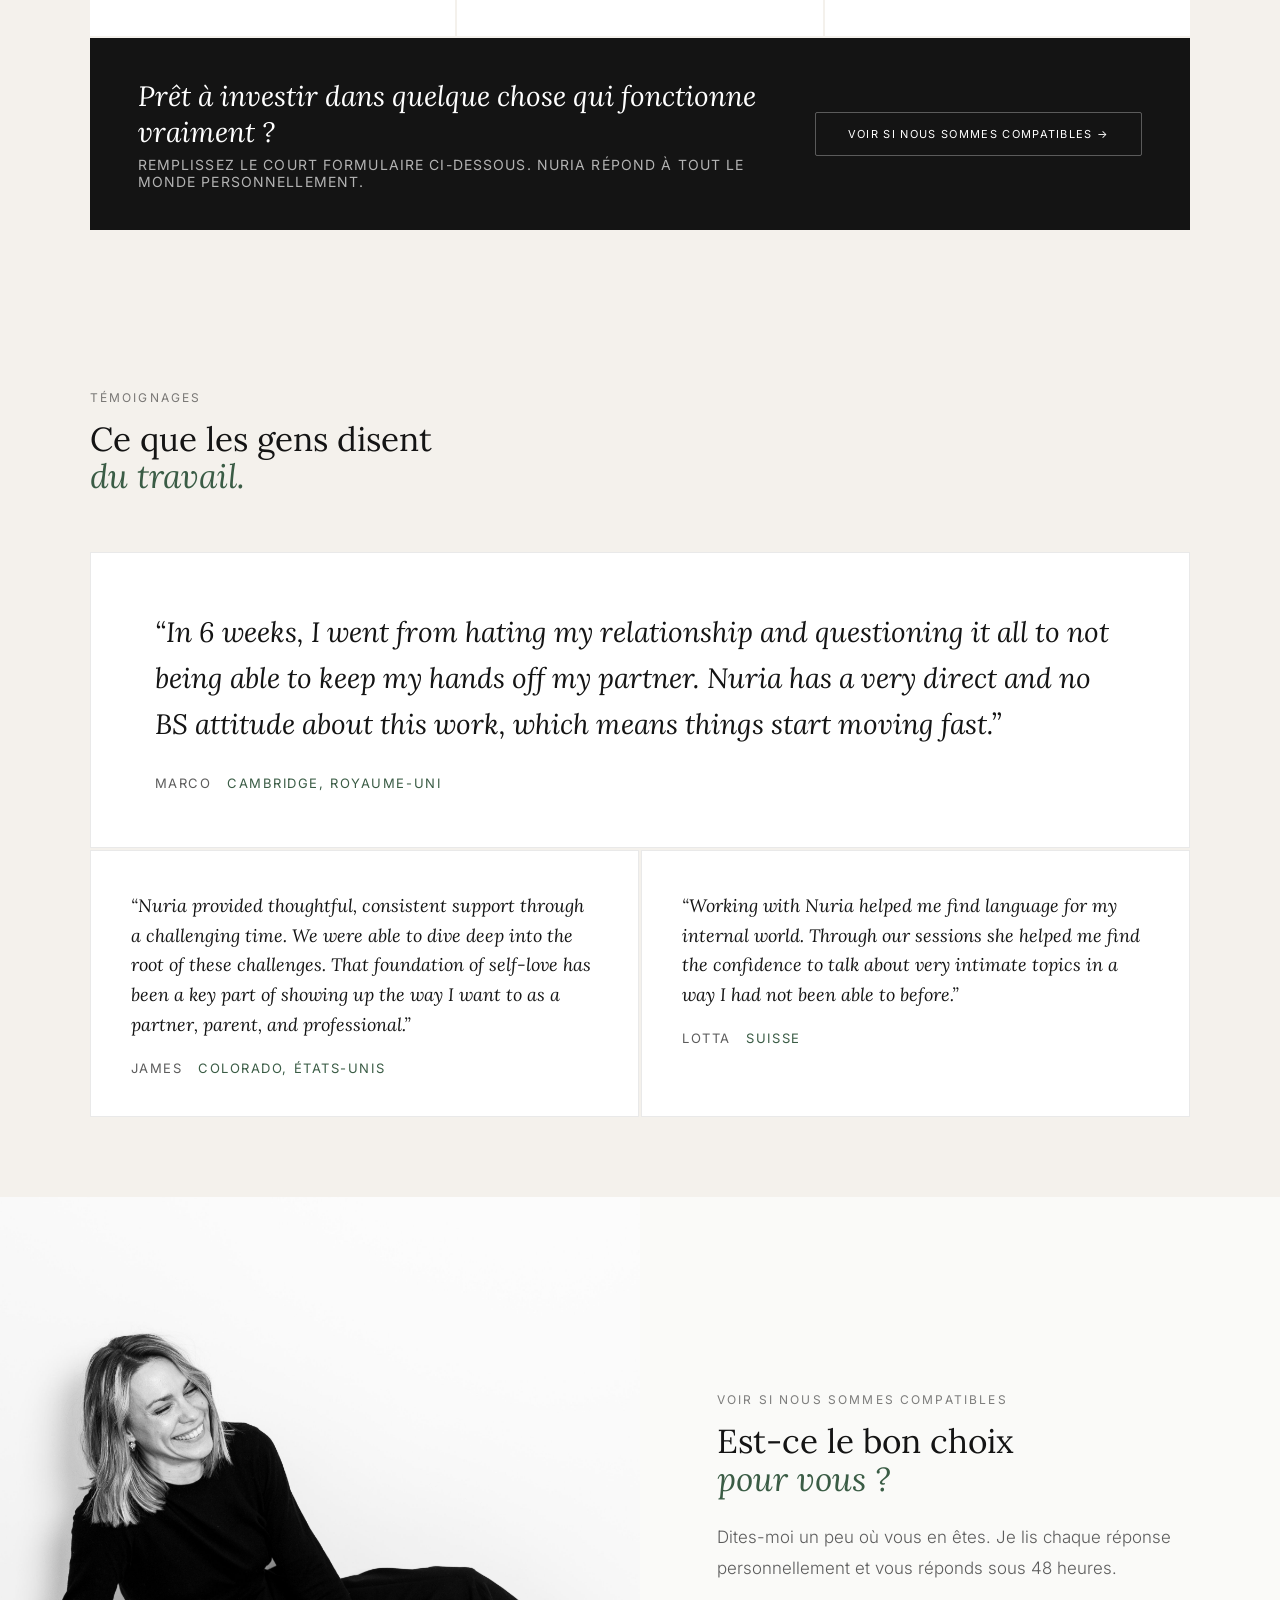
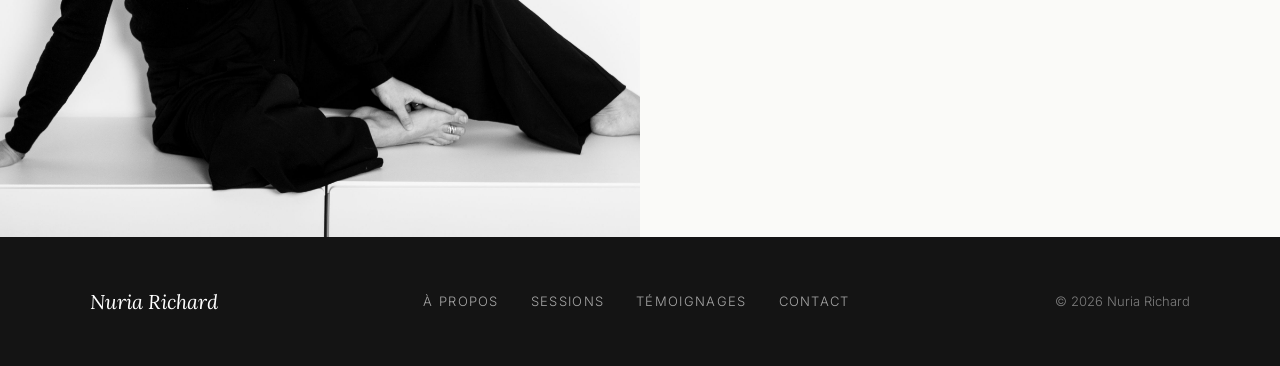
==== commit bfba90a3: "Update prices across EN and FR pages" ====
--- a/pages/fr.html
+++ b/pages/fr.html
@@ -5,7 +5,8 @@
   <meta name="viewport" content="width=device-width, initial-scale=1.0">
   <title>Nuria Richard · Coach en Intimité et Relations</title>
   <link href="https://fonts.googleapis.com/css2?family=Lora:ital,wght@0,400;0,500;0,600;1,400;1,500&family=Inter:wght@300;400;500&display=swap" rel="stylesheet">
-  <link rel="stylesheet" href="../assets/css/styles.css?v=12">
+  <link rel="stylesheet" href="../assets/css/styles.css?v=13">
+  <style>* { font-synthesis: none; -webkit-font-smoothing: antialiased; }</style>
 </head>
 <body>
 
@@ -178,7 +179,7 @@
         <div class="session-tag">Individuel</div>
         <div class="session-name">Coaching Individuel</div>
         <div class="session-desc">Pour les personnes qui naviguent dans les défis relationnels, développent des compétences en intimité, ou décident de rester ou de partir.</div>
-        <div class="session-price">€800 <span>· 6 séances</span></div>
+        <div class="session-price">€650 <span>· 6 séances</span></div>
         <div class="session-hint">Voir les détails</div>
         <div class="session-peek">
           <div class="peek-tag">Individuel · 6 séances</div>
@@ -194,7 +195,7 @@
             </div>
             <div class="peek-row peek-price">
               <span class="peek-row-label">Investissement</span>
-              <span class="peek-row-val">€800</span>
+              <span class="peek-row-val">€650</span>
               <span class="peek-price-note">Plans de paiement disponibles</span>
             </div>
           </div>
--- a/assets/css/styles.css
+++ b/assets/css/styles.css
@@ -431,7 +431,7 @@
 }
 .book-photo img {
   width: 100%; height: 100%; object-fit: cover;
-  object-position: center 20%; filter: grayscale(100%);
+  object-position: center 10%; filter: grayscale(100%);
 }
 .book-text {
   padding: 72px 6vw; display: flex; flex-direction: column; justify-content: center;
@@ -491,13 +491,15 @@
 
   .hero { grid-template-columns: 1fr; min-height: auto; }
   .hero-left { padding: 52px 24px 48px; order: 2; }
-  .hero-right { height: 65vw; min-height: 300px; order: 1; }
+  .hero-right { height: 80vw; min-height: 340px; order: 1; }
+  .hero-right img { object-position: center 15%; }
 
   .cred-bar { padding: 18px 24px; gap: 20px; justify-content: flex-start; }
 
   .for-inner { grid-template-columns: 1fr; gap: 40px; padding: 64px 6vw; }
   .about-split { grid-template-columns: 1fr; min-height: auto; }
-  .about-split-photo { height: 75vw; min-height: 300px; order: -1; }
+  .about-split-photo { height: 90vw; min-height: 340px; order: -1; }
+  .about-split-photo img { object-position: center 20%; }
   .about-split-text { padding: 56px 6vw; }
   .approach-split { grid-template-columns: 1fr; min-height: auto; }
   .approach-text { padding: 56px 6vw; }
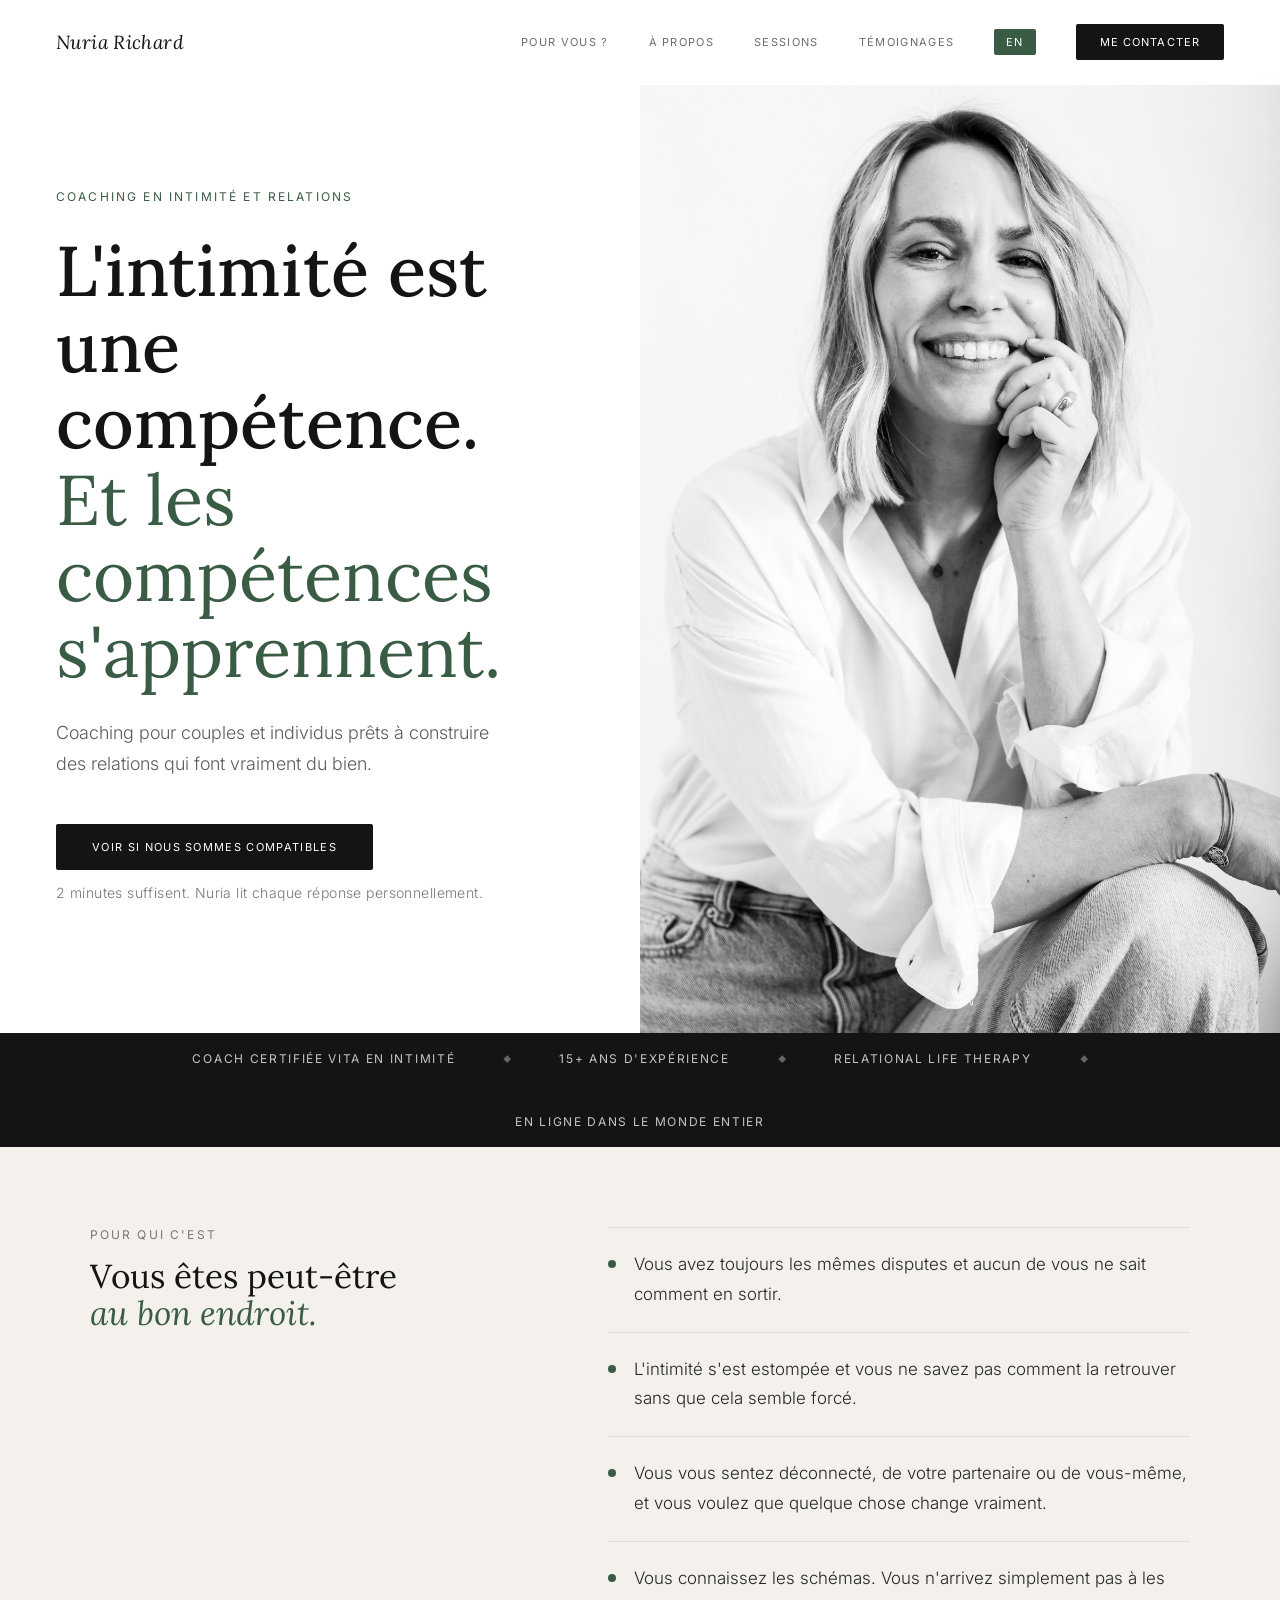
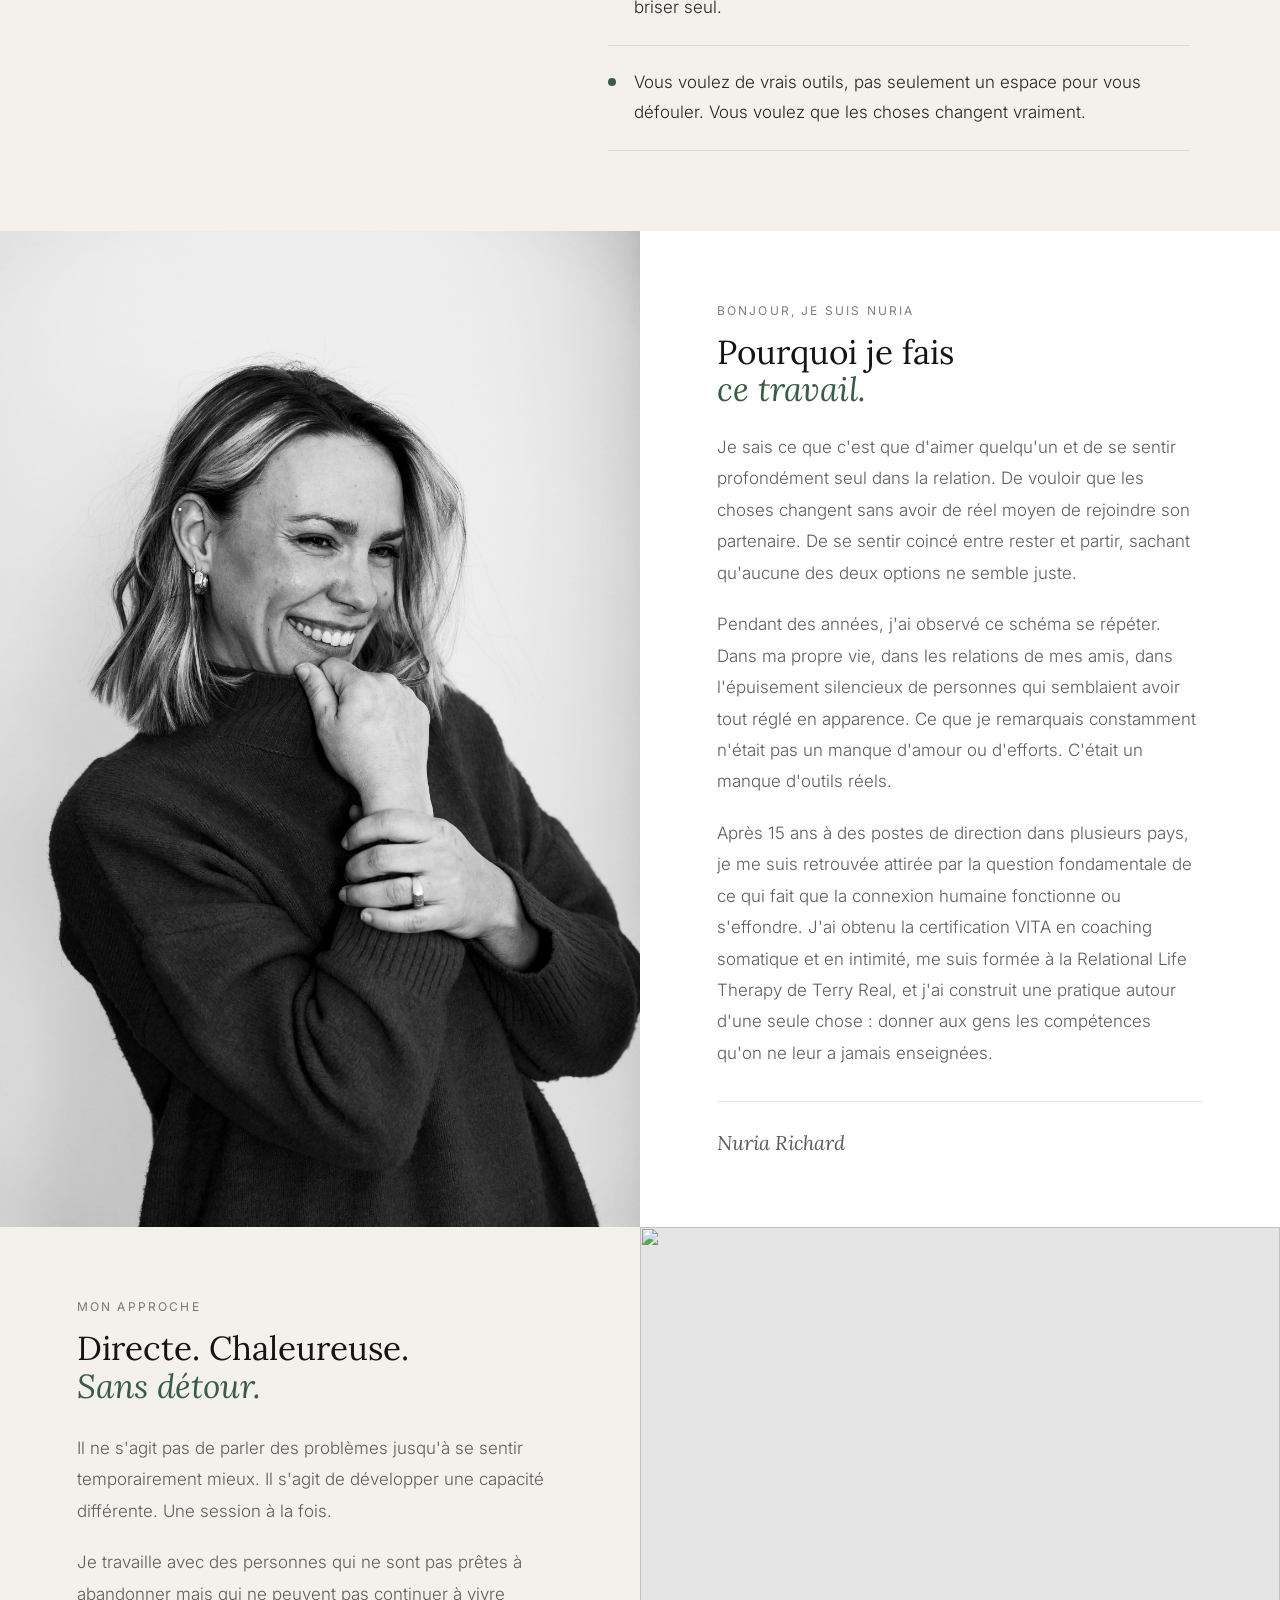
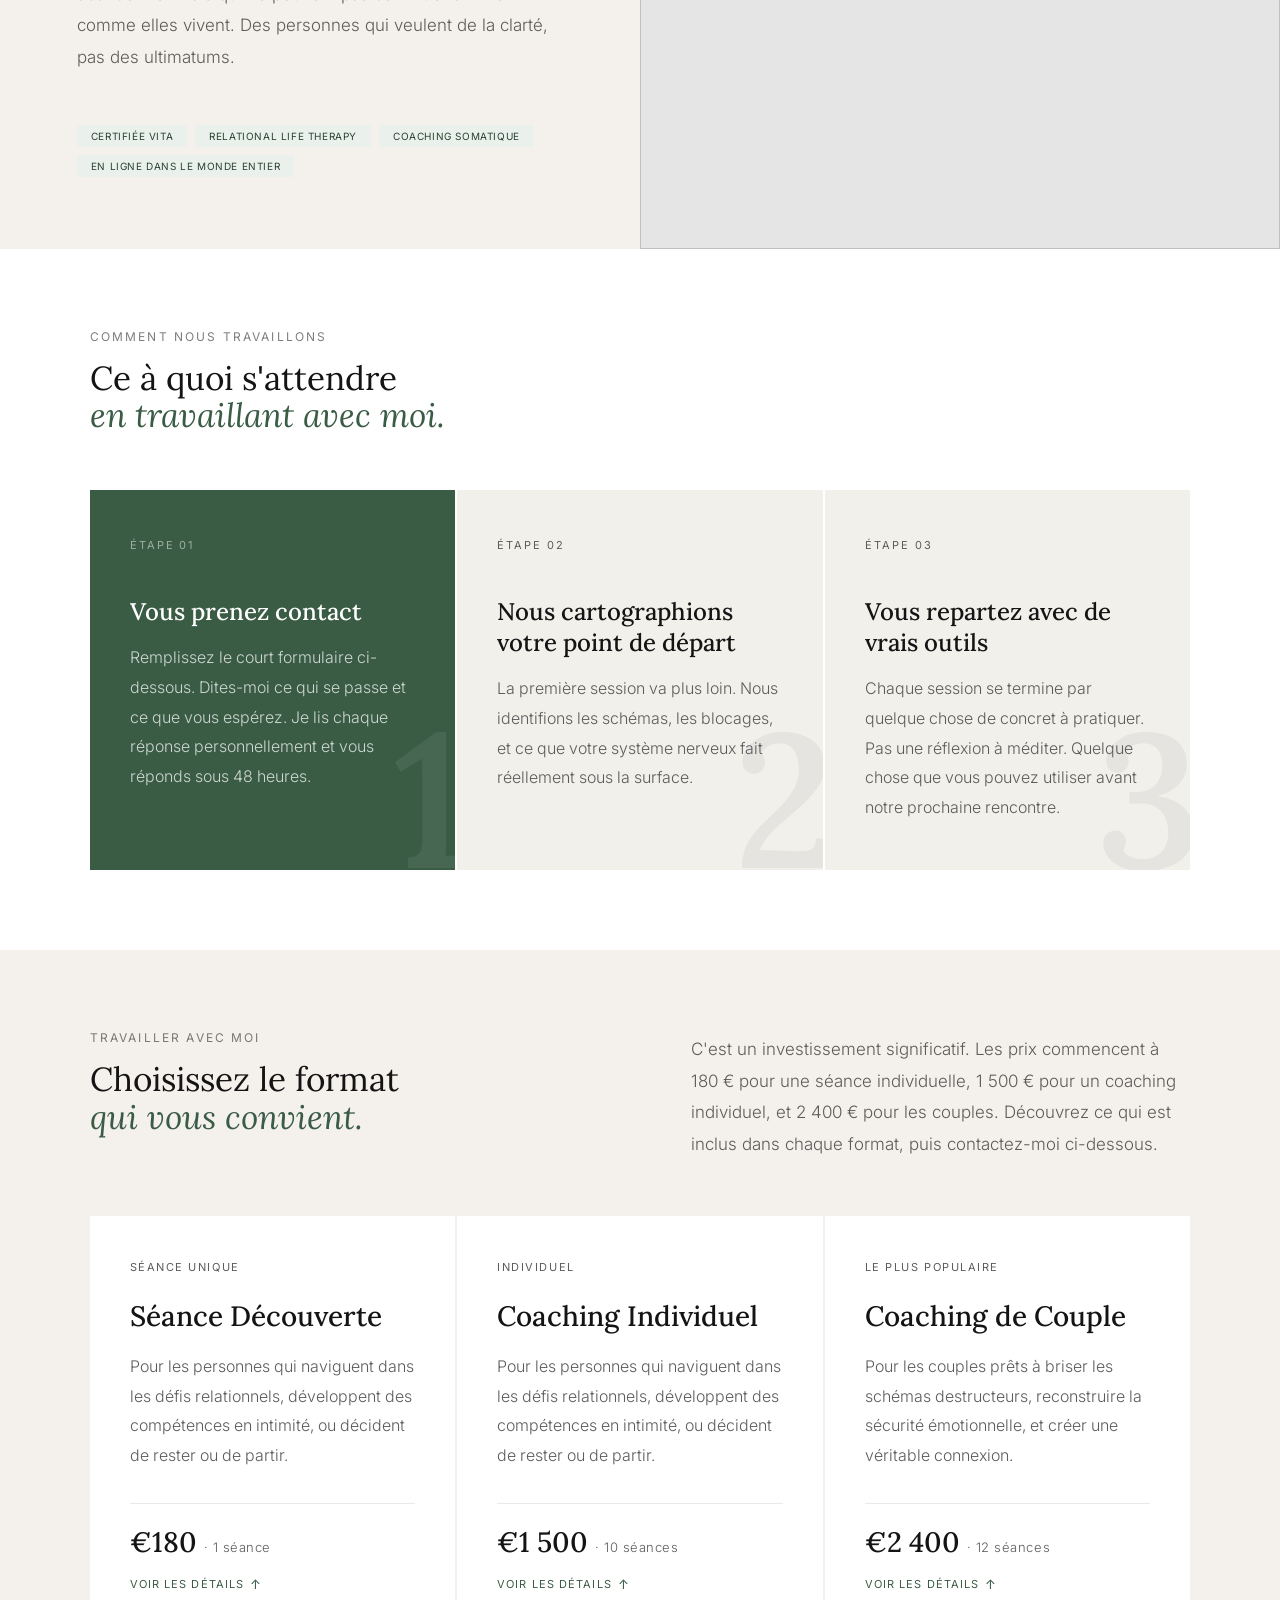
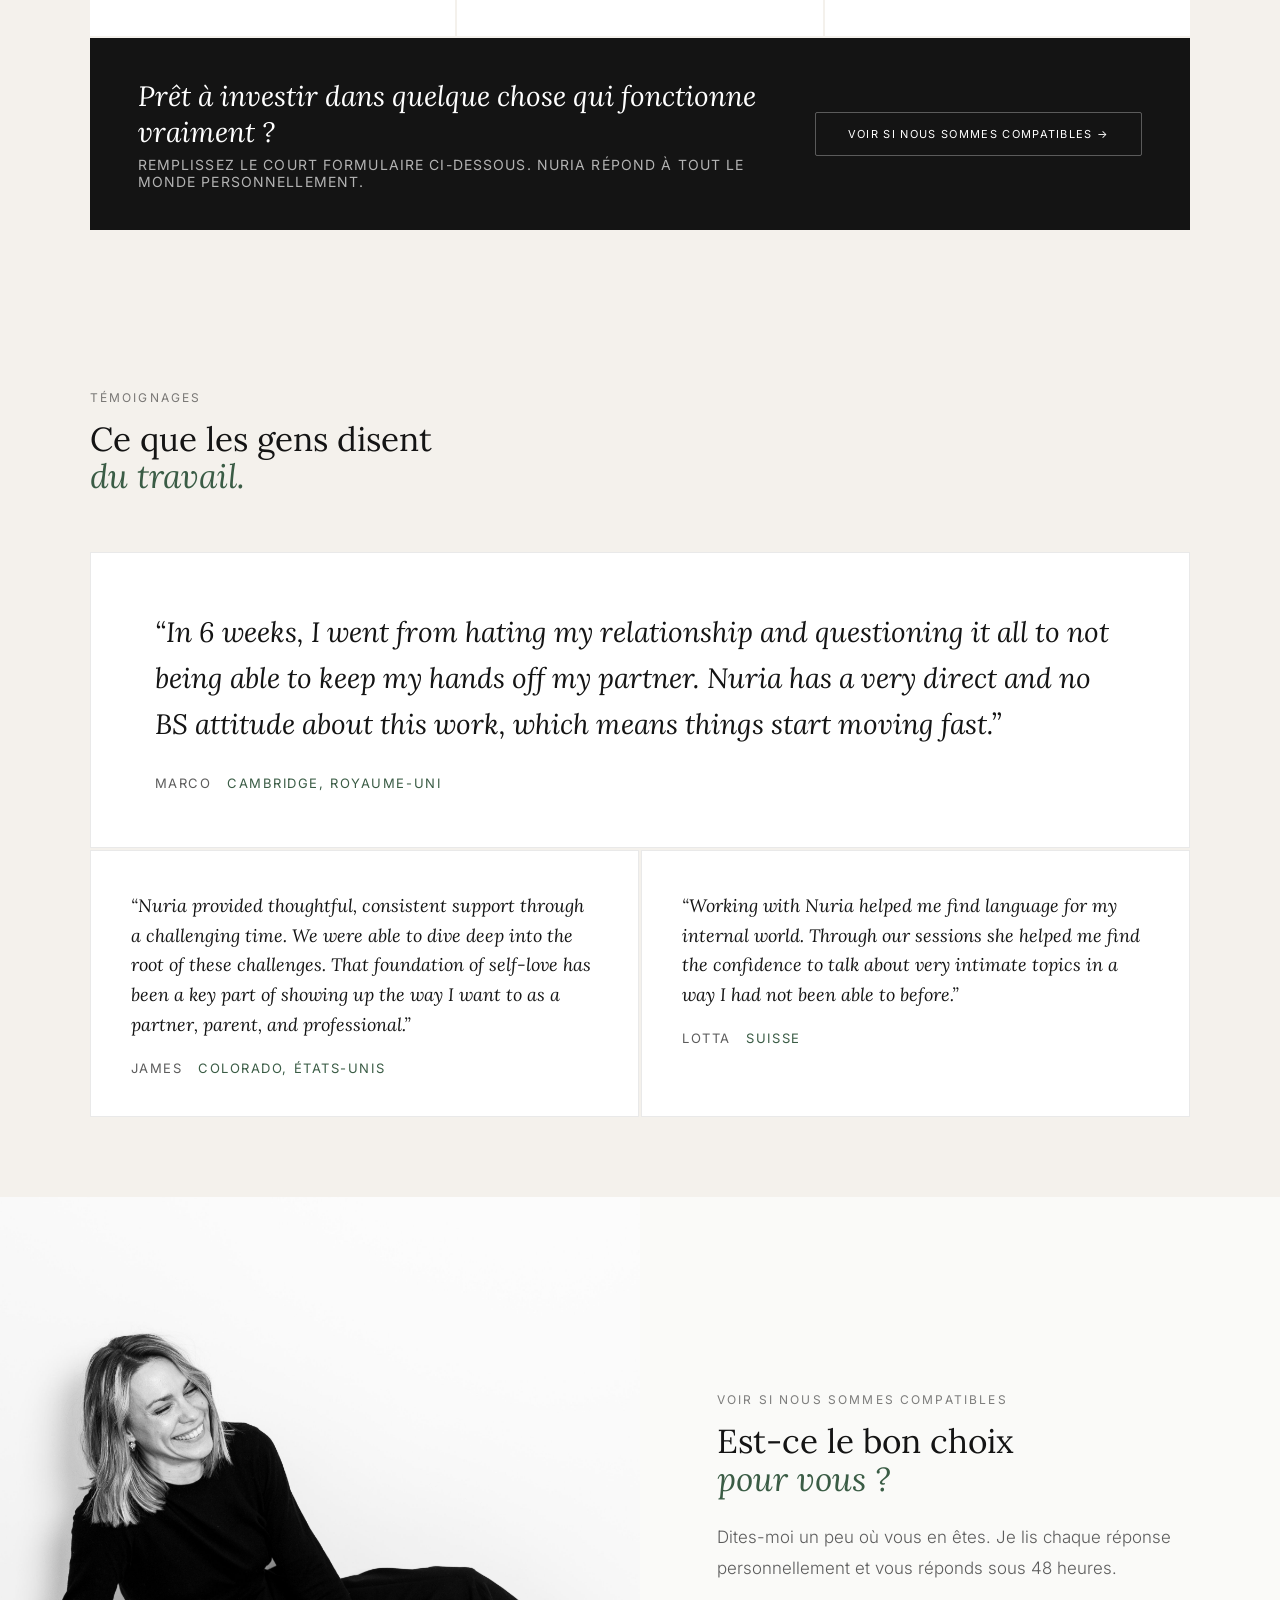
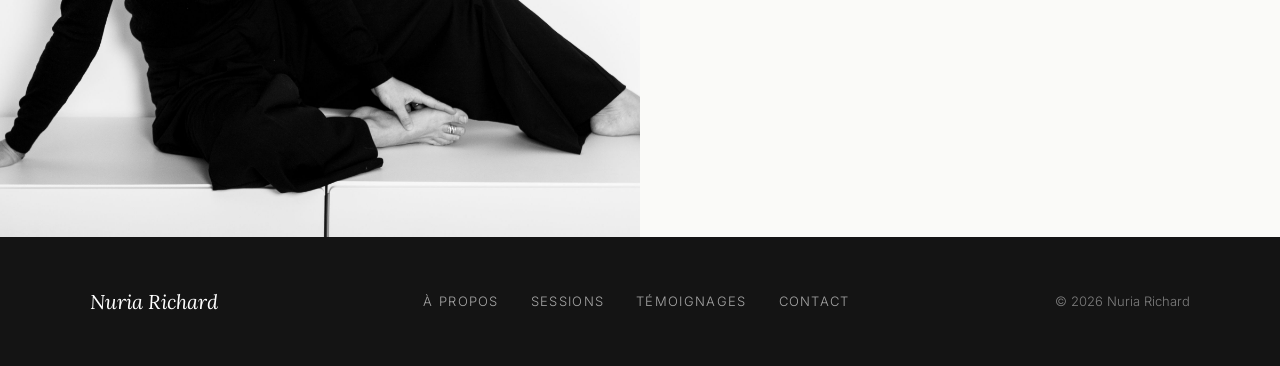
==== commit f752a61b: "Update session cards: add Discovery Session, update prices and formats, remove Intensive card Co-Aut" ====
--- a/pages/fr.html
+++ b/pages/fr.html
@@ -171,23 +171,50 @@
         <div class="eyebrow">Travailler avec moi</div>
         <h2 class="section-title">Choisissez le format<br><em>qui vous convient.</em></h2>
       </div>
-      <p class="body-text">C'est un investissement significatif. Les prix commencent à 800 € pour les individus et 2 160 € pour les couples. Découvrez ce qui est inclus dans chaque format, puis contactez-moi ci-dessous.</p>
+      <p class="body-text">C'est un investissement significatif. Les prix commencent à 180 € pour une séance individuelle, 1 500 € pour un coaching individuel, et 2 400 € pour les couples. Découvrez ce qui est inclus dans chaque format, puis contactez-moi ci-dessous.</p>
     </div>
     <div class="session-cards">
+
+      <div class="session-card">
+        <div class="session-tag">Séance unique</div>
+        <div class="session-name">Séance Découverte</div>
+        <div class="session-desc">Pour les personnes qui naviguent dans les défis relationnels, développent des compétences en intimité, ou décident de rester ou de partir.</div>
+        <div class="session-price">€180 <span>· 1 séance</span></div>
+        <div class="session-hint">Voir les détails</div>
+        <div class="session-peek">
+          <div class="peek-tag">Séance unique · 1 séance</div>
+          <div class="peek-name">Séance Découverte</div>
+          <div class="peek-rows">
+            <div class="peek-row">
+              <span class="peek-row-label">Format</span>
+              <span class="peek-row-val">90 min · une séance · en ligne</span>
+            </div>
+            <div class="peek-row">
+              <span class="peek-row-label">Inclus</span>
+              <span class="peek-row-val">Support WhatsApp · bibliothèque de méditations et ressources · récapitulatifs de séance avec prochaines étapes</span>
+            </div>
+            <div class="peek-row peek-price">
+              <span class="peek-row-label">Investissement</span>
+              <span class="peek-row-val">€180</span>
+            </div>
+          </div>
+          <a class="peek-book" href="#book">Voir si nous sommes compatibles →</a>
+        </div>
+      </div>
 
       <div class="session-card">
         <div class="session-tag">Individuel</div>
         <div class="session-name">Coaching Individuel</div>
         <div class="session-desc">Pour les personnes qui naviguent dans les défis relationnels, développent des compétences en intimité, ou décident de rester ou de partir.</div>
-        <div class="session-price">€650 <span>· 6 séances</span></div>
+        <div class="session-price">€1 500 <span>· 10 séances</span></div>
         <div class="session-hint">Voir les détails</div>
         <div class="session-peek">
-          <div class="peek-tag">Individuel · 6 séances</div>
+          <div class="peek-tag">Individuel · 10 séances</div>
           <div class="peek-name">Coaching Individuel</div>
           <div class="peek-rows">
             <div class="peek-row">
               <span class="peek-row-label">Format</span>
-              <span class="peek-row-val">75 min · toutes les 2 à 3 semaines · 3 à 4 mois</span>
+              <span class="peek-row-val">75 min · toutes les deux semaines · 5 mois</span>
             </div>
             <div class="peek-row">
               <span class="peek-row-label">Inclus</span>
@@ -195,7 +222,7 @@
             </div>
             <div class="peek-row peek-price">
               <span class="peek-row-label">Investissement</span>
-              <span class="peek-row-val">€650</span>
+              <span class="peek-row-val">€1 500</span>
               <span class="peek-price-note">Plans de paiement disponibles</span>
             </div>
           </div>
@@ -207,7 +234,7 @@
         <div class="session-tag">Le plus populaire</div>
         <div class="session-name">Coaching de Couple</div>
         <div class="session-desc">Pour les couples prêts à briser les schémas destructeurs, reconstruire la sécurité émotionnelle, et créer une véritable connexion.</div>
-        <div class="session-price">€2 160 <span>· 12 séances</span></div>
+        <div class="session-price">€2 400 <span>· 12 séances</span></div>
         <div class="session-hint">Voir les détails</div>
         <div class="session-peek">
           <div class="peek-tag">Couple · 12 séances</div>
@@ -215,7 +242,7 @@
           <div class="peek-rows">
             <div class="peek-row">
               <span class="peek-row-label">Format</span>
-              <span class="peek-row-val">90 min · toutes les 2 à 3 semaines · 6 mois</span>
+              <span class="peek-row-val">90 min · toutes les deux semaines · 6 mois</span>
             </div>
             <div class="peek-row">
               <span class="peek-row-label">Inclus</span>
@@ -223,36 +250,8 @@
             </div>
             <div class="peek-row peek-price">
               <span class="peek-row-label">Investissement</span>
-              <span class="peek-row-val">€2 160</span>
+              <span class="peek-row-val">€2 400</span>
               <span class="peek-price-note">Plans de paiement disponibles</span>
-            </div>
-          </div>
-          <a class="peek-book" href="#book">Voir si nous sommes compatibles →</a>
-        </div>
-      </div>
-
-      <div class="session-card">
-        <div class="session-tag">Intensif</div>
-        <div class="session-name">Coaching Intensif</div>
-        <div class="session-desc">Pour les couples ou individus prêts pour un travail profond et soutenu avec un accompagnement de proximité tout au long du processus.</div>
-        <div class="session-price">€1 500 <span>· 10 séances</span></div>
-        <div class="session-hint">Voir les détails</div>
-        <div class="session-peek">
-          <div class="peek-tag">Intensif · 10 séances</div>
-          <div class="peek-name">Coaching Intensif</div>
-          <div class="peek-rows">
-            <div class="peek-row">
-              <span class="peek-row-label">Format</span>
-              <span class="peek-row-val">2 h · toutes les deux semaines · 6 mois</span>
-            </div>
-            <div class="peek-row">
-              <span class="peek-row-label">Inclus</span>
-              <span class="peek-row-val">Support WhatsApp/Voxer · planification prioritaire · exercices personnalisés · suivi détaillé des progrès</span>
-            </div>
-            <div class="peek-row peek-price">
-              <span class="peek-row-label">Investissement</span>
-              <span class="peek-row-val">€1 500</span>
-              <span class="peek-price-note">Plan de paiement disponible</span>
             </div>
           </div>
           <a class="peek-book" href="#book">Voir si nous sommes compatibles →</a>
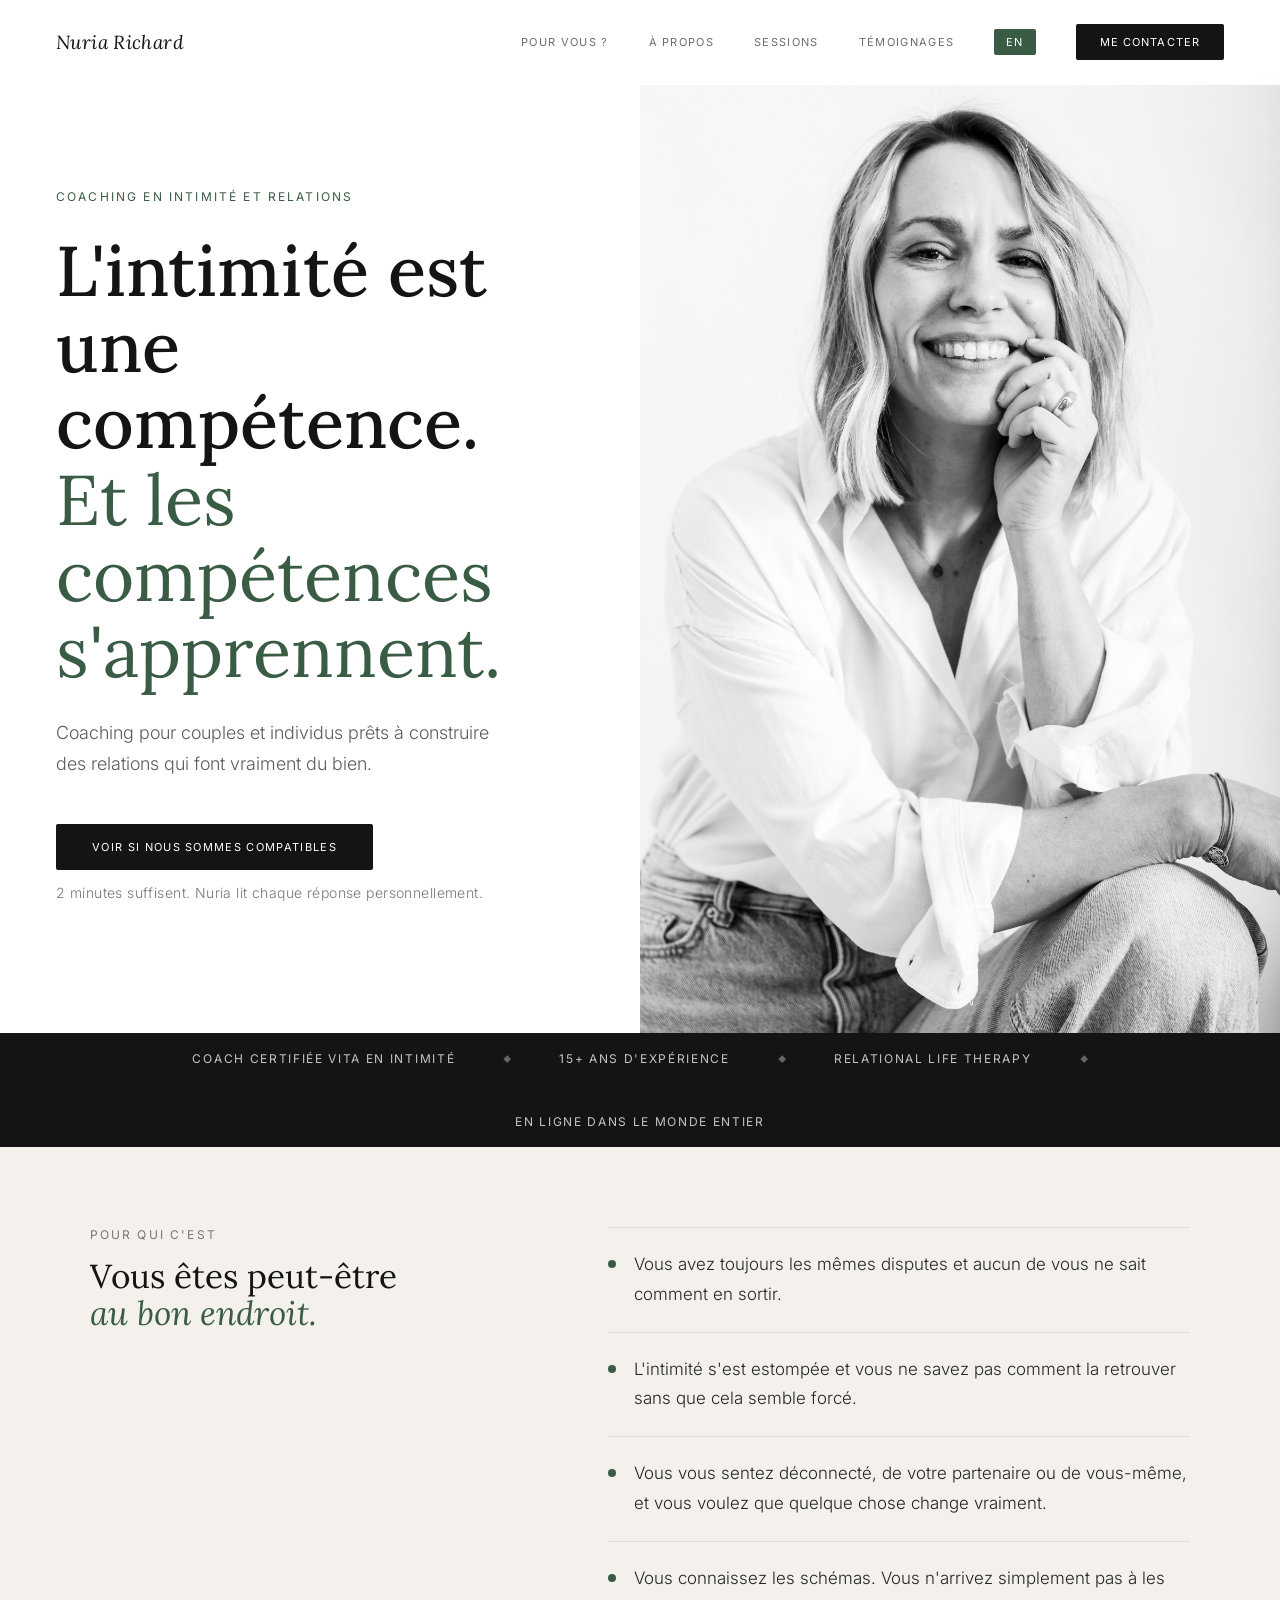
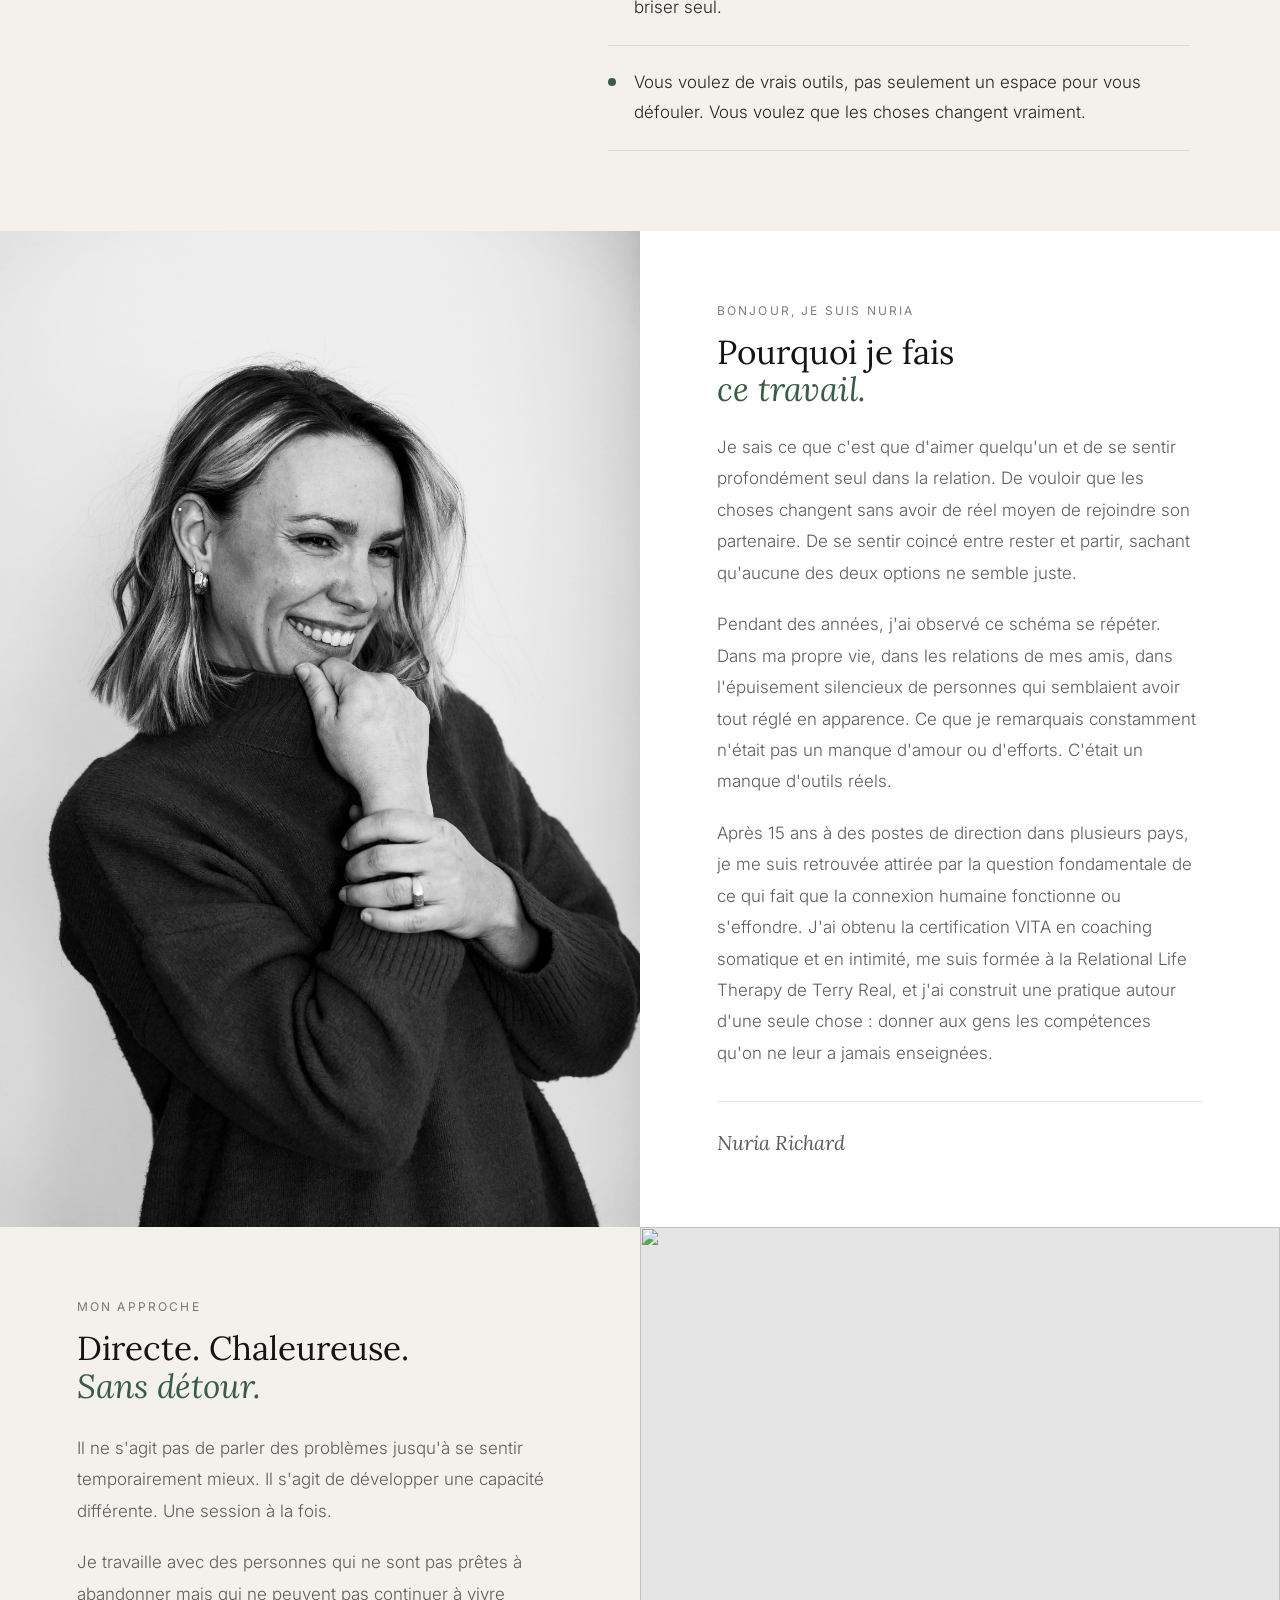
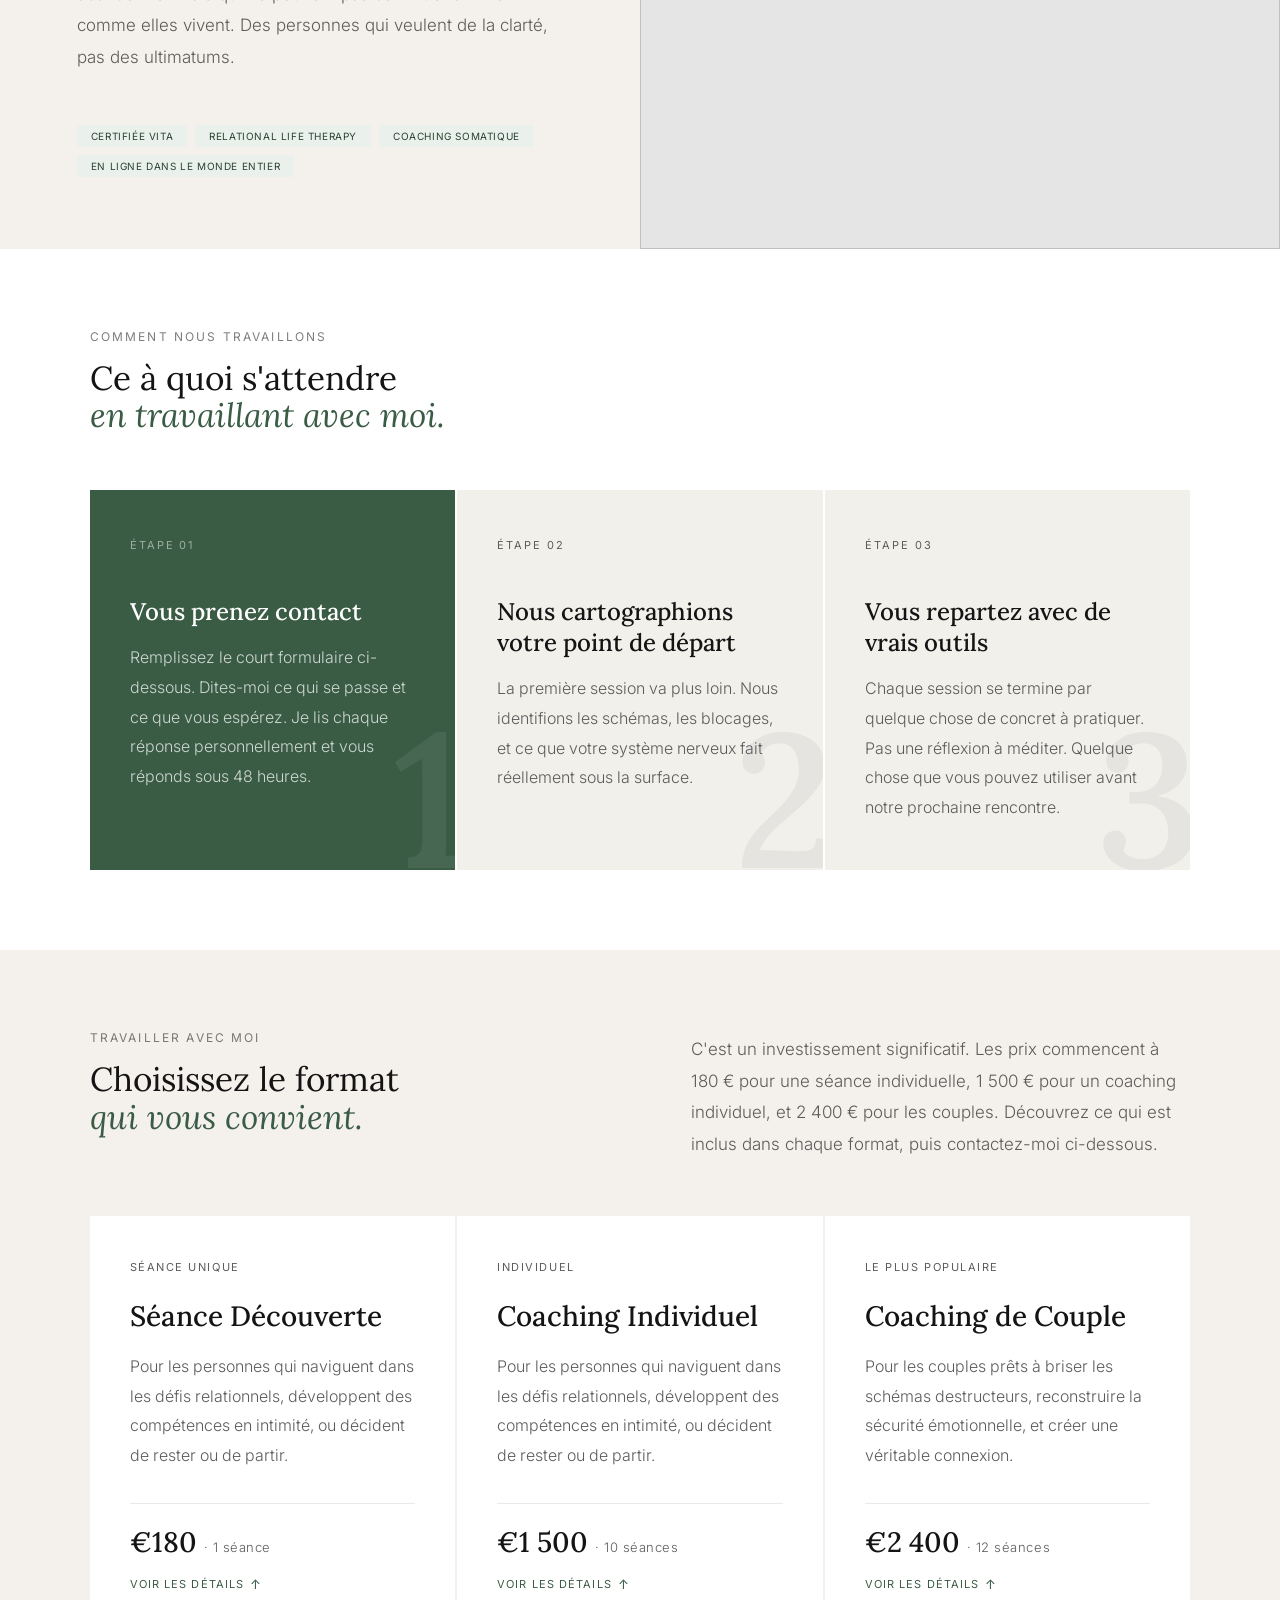
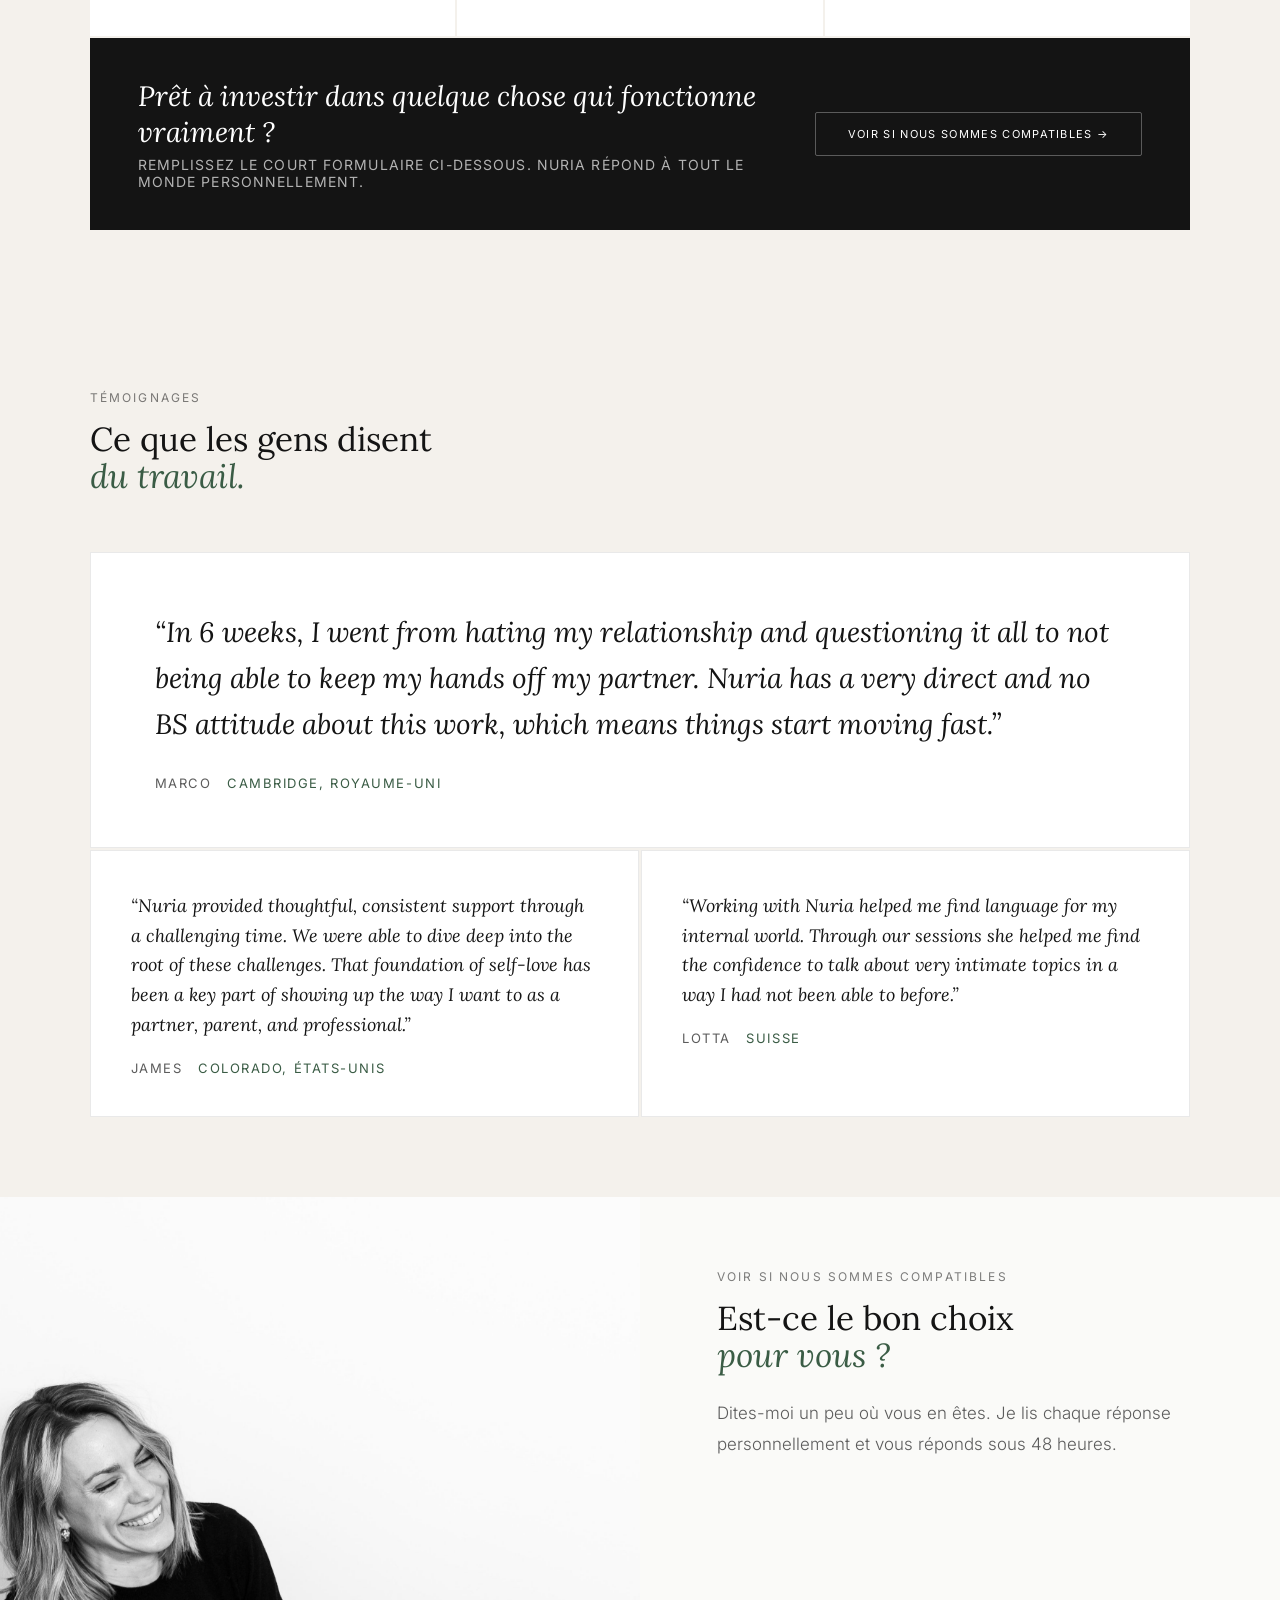
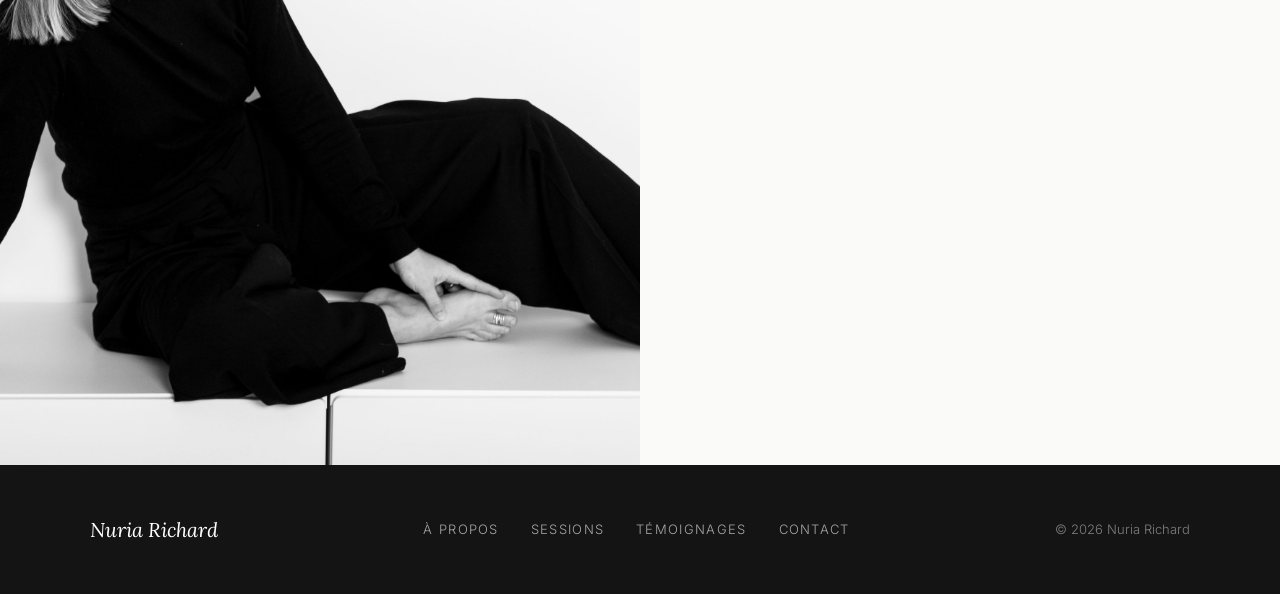
==== commit 598f7226: "Replace Typeform embed with Tally embed (VLAVJM) Co-Authored-By: Claude Sonnet 4.6 <noreply@anthropi" ====
--- a/pages/fr.html
+++ b/pages/fr.html
@@ -306,8 +306,7 @@
       <div class="eyebrow">Voir si nous sommes compatibles</div>
       <h2 class="section-title">Est-ce le bon choix<br><em>pour vous ?</em></h2>
       <p class="body-text">Dites-moi un peu où vous en êtes. Je lis chaque réponse personnellement et vous réponds sous 48 heures.</p>
-      <div data-tf-live="R5MIAYJe" style="margin-top: 24px;"></div>
-      <script src="//embed.typeform.com/next/embed.js"></script>
+      <iframe data-tally-src='https://tally.so/embed/VLAVJM?alignLeft=1&hideTitle=1&transparentBackground=1' loading='lazy' width='100%' height='500' frameborder='0' marginheight='0' marginwidth='0' title='Find out if we are a fit'></iframe><script>var d=document,w='https://tally.so/widgets/embed.js',v=function(){'undefined'!=typeof Tally?Tally.loadEmbeds():d.querySelectorAll('iframe[data-tally-src]:not([src])').forEach((function(e){e.src=e.dataset.tallySrc}))};if('undefined'!=typeof Tally){v();}else if(d.querySelector('script[src="'+w+'"]')==null){var s=d.createElement('script');s.src=w;s.onload=v;s.onerror=v;d.body.appendChild(s);}</script>
     </div>
   </div>
 </div>
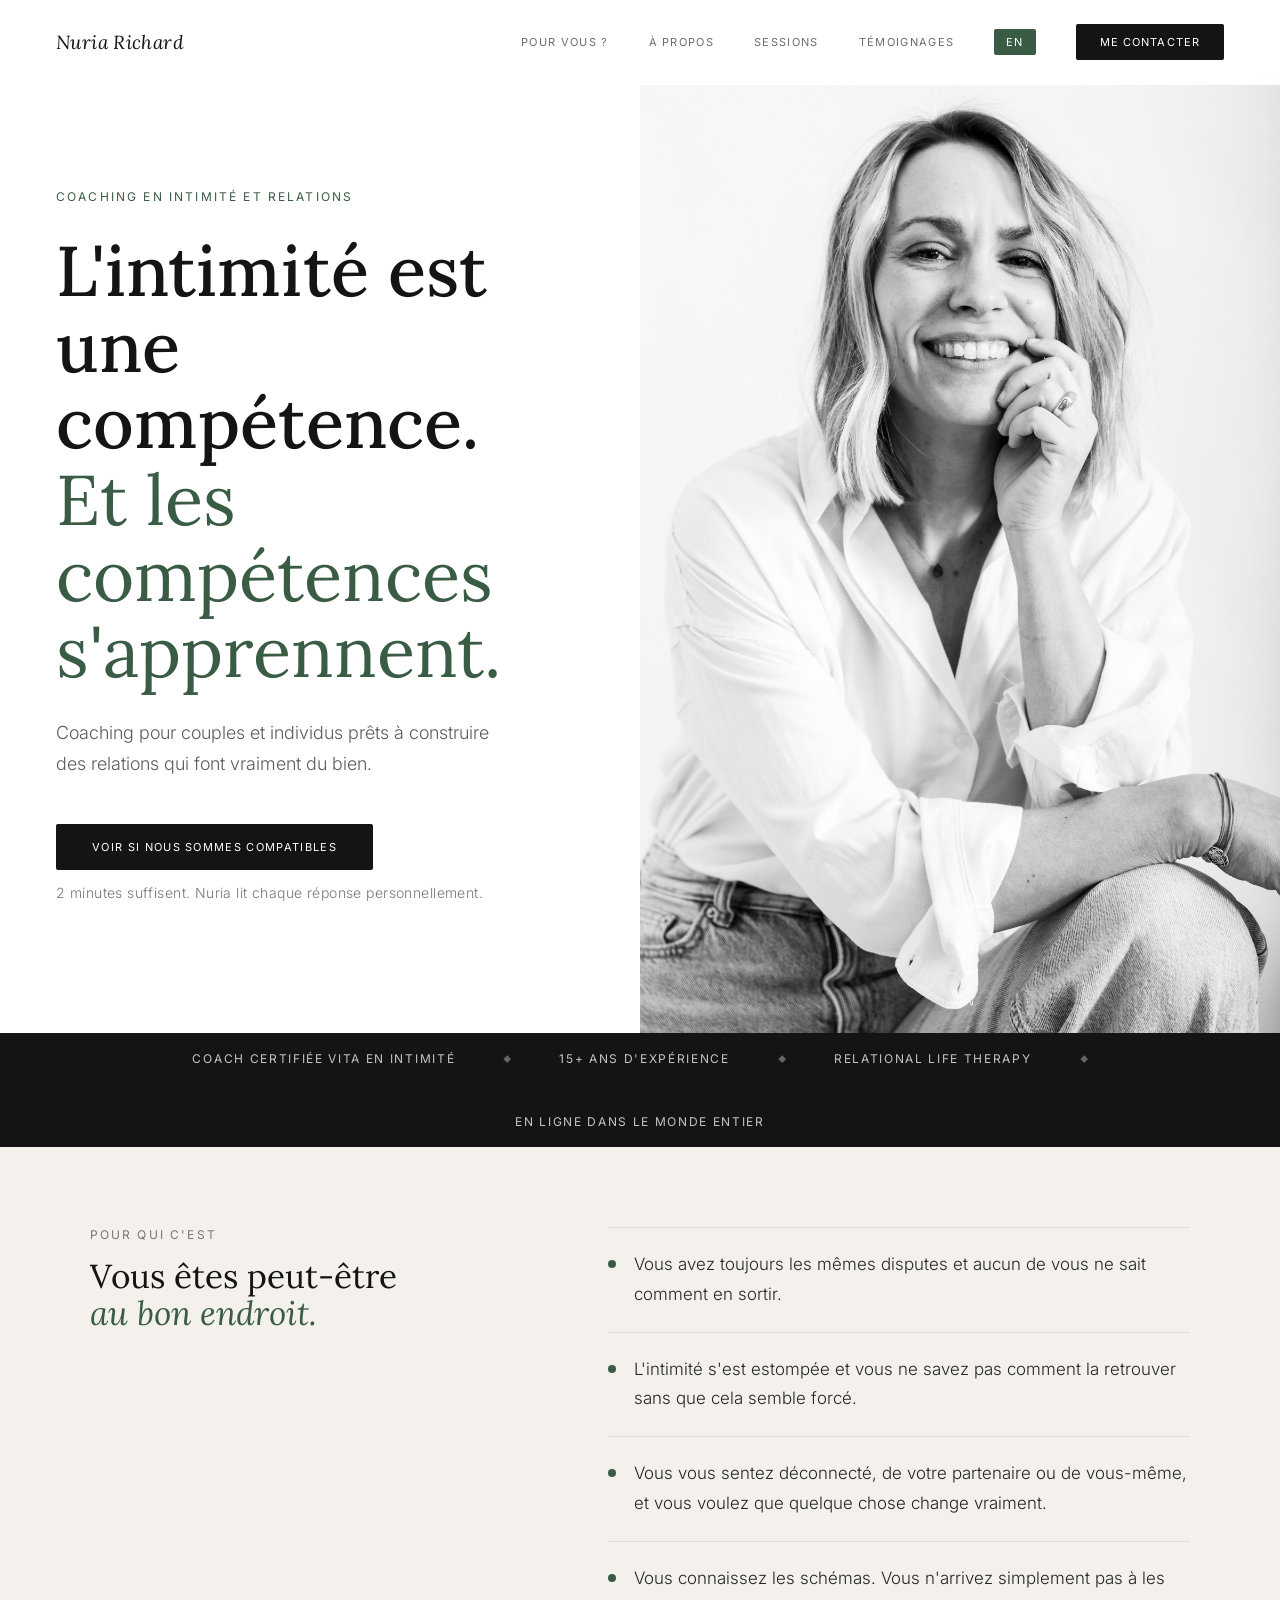
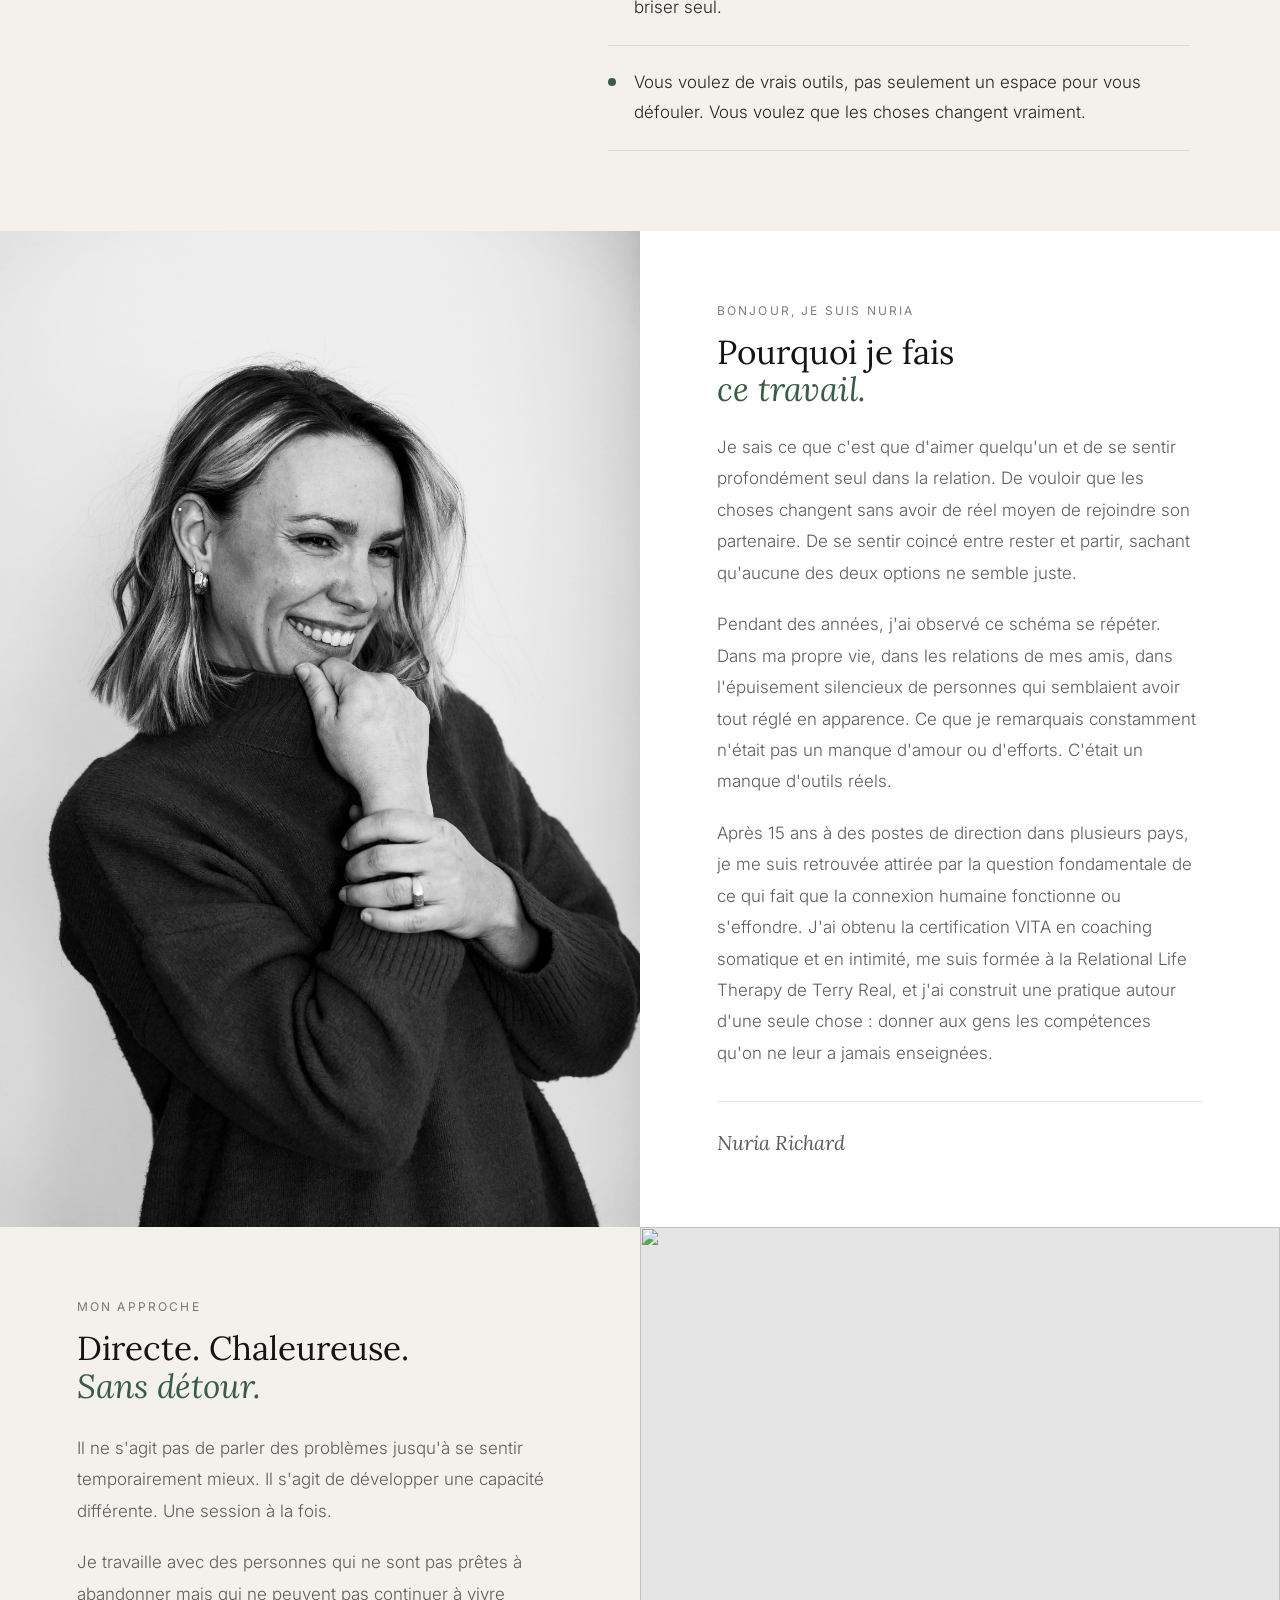
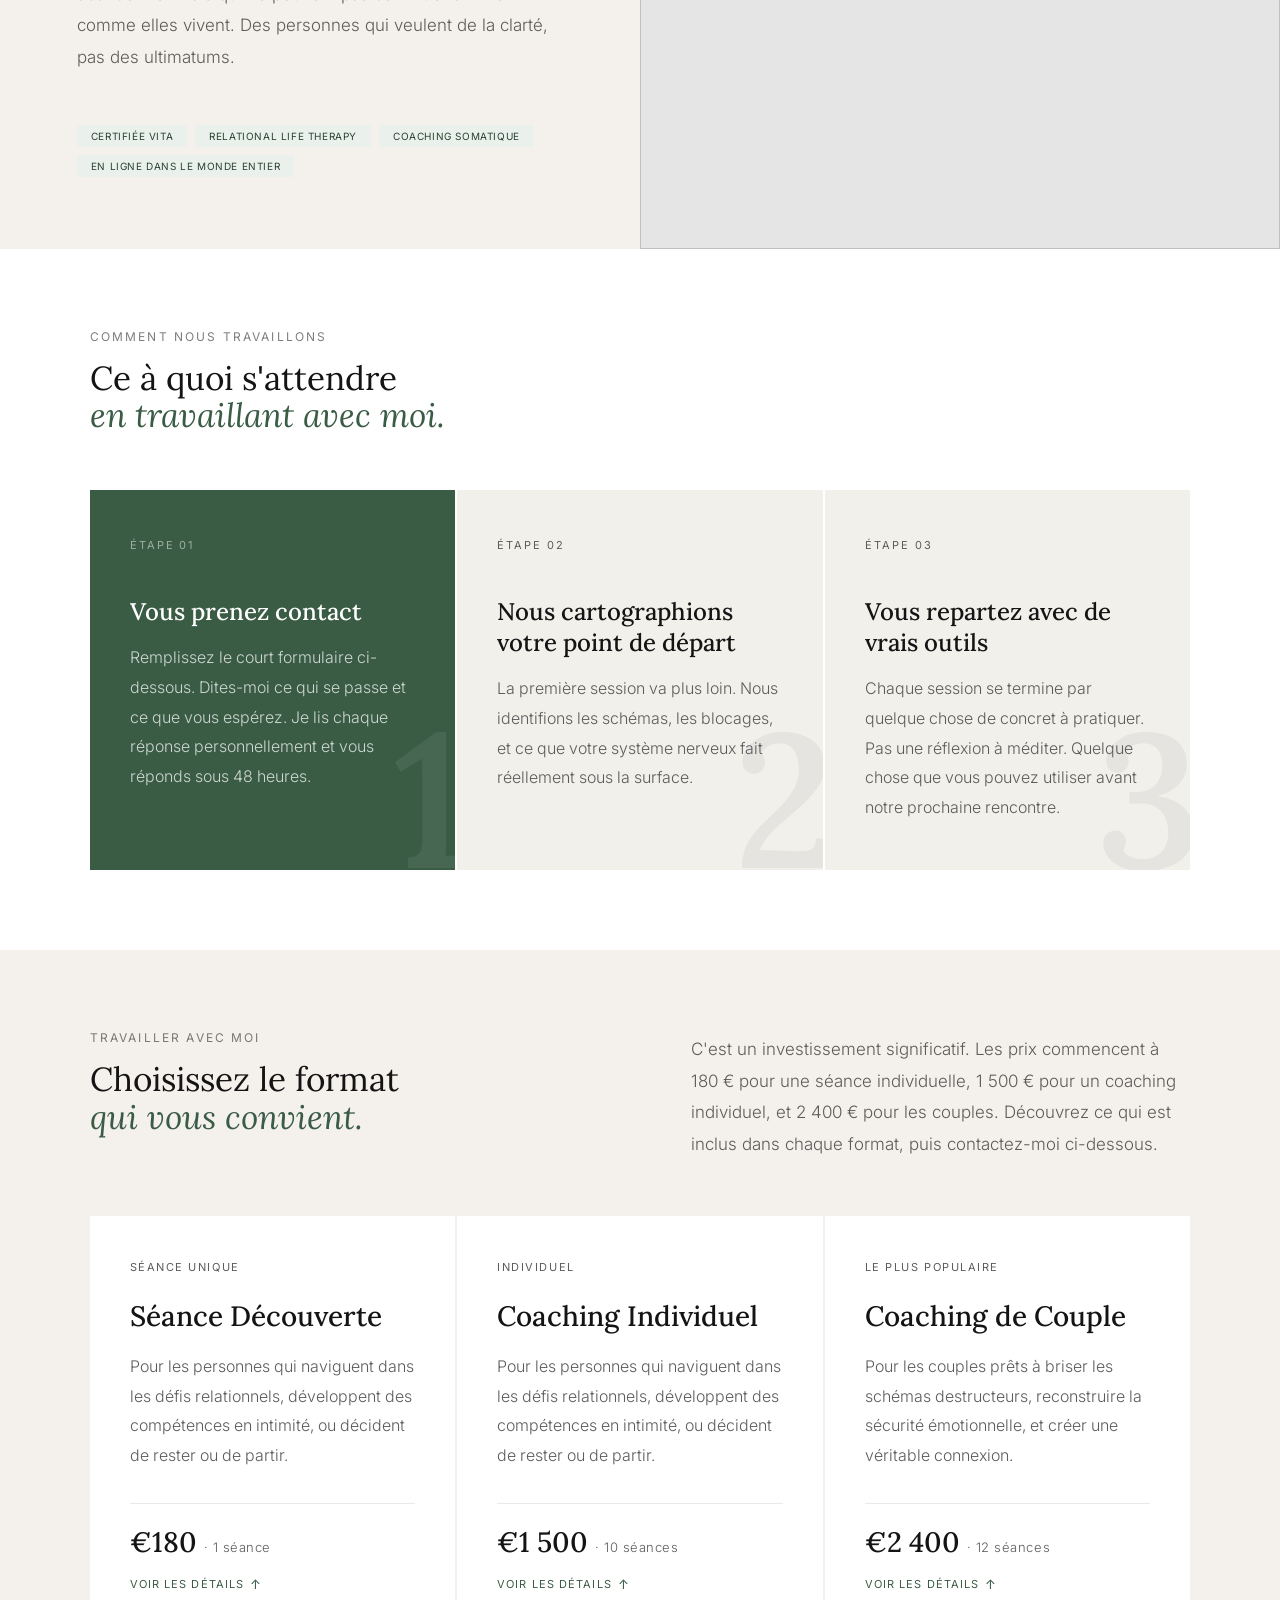
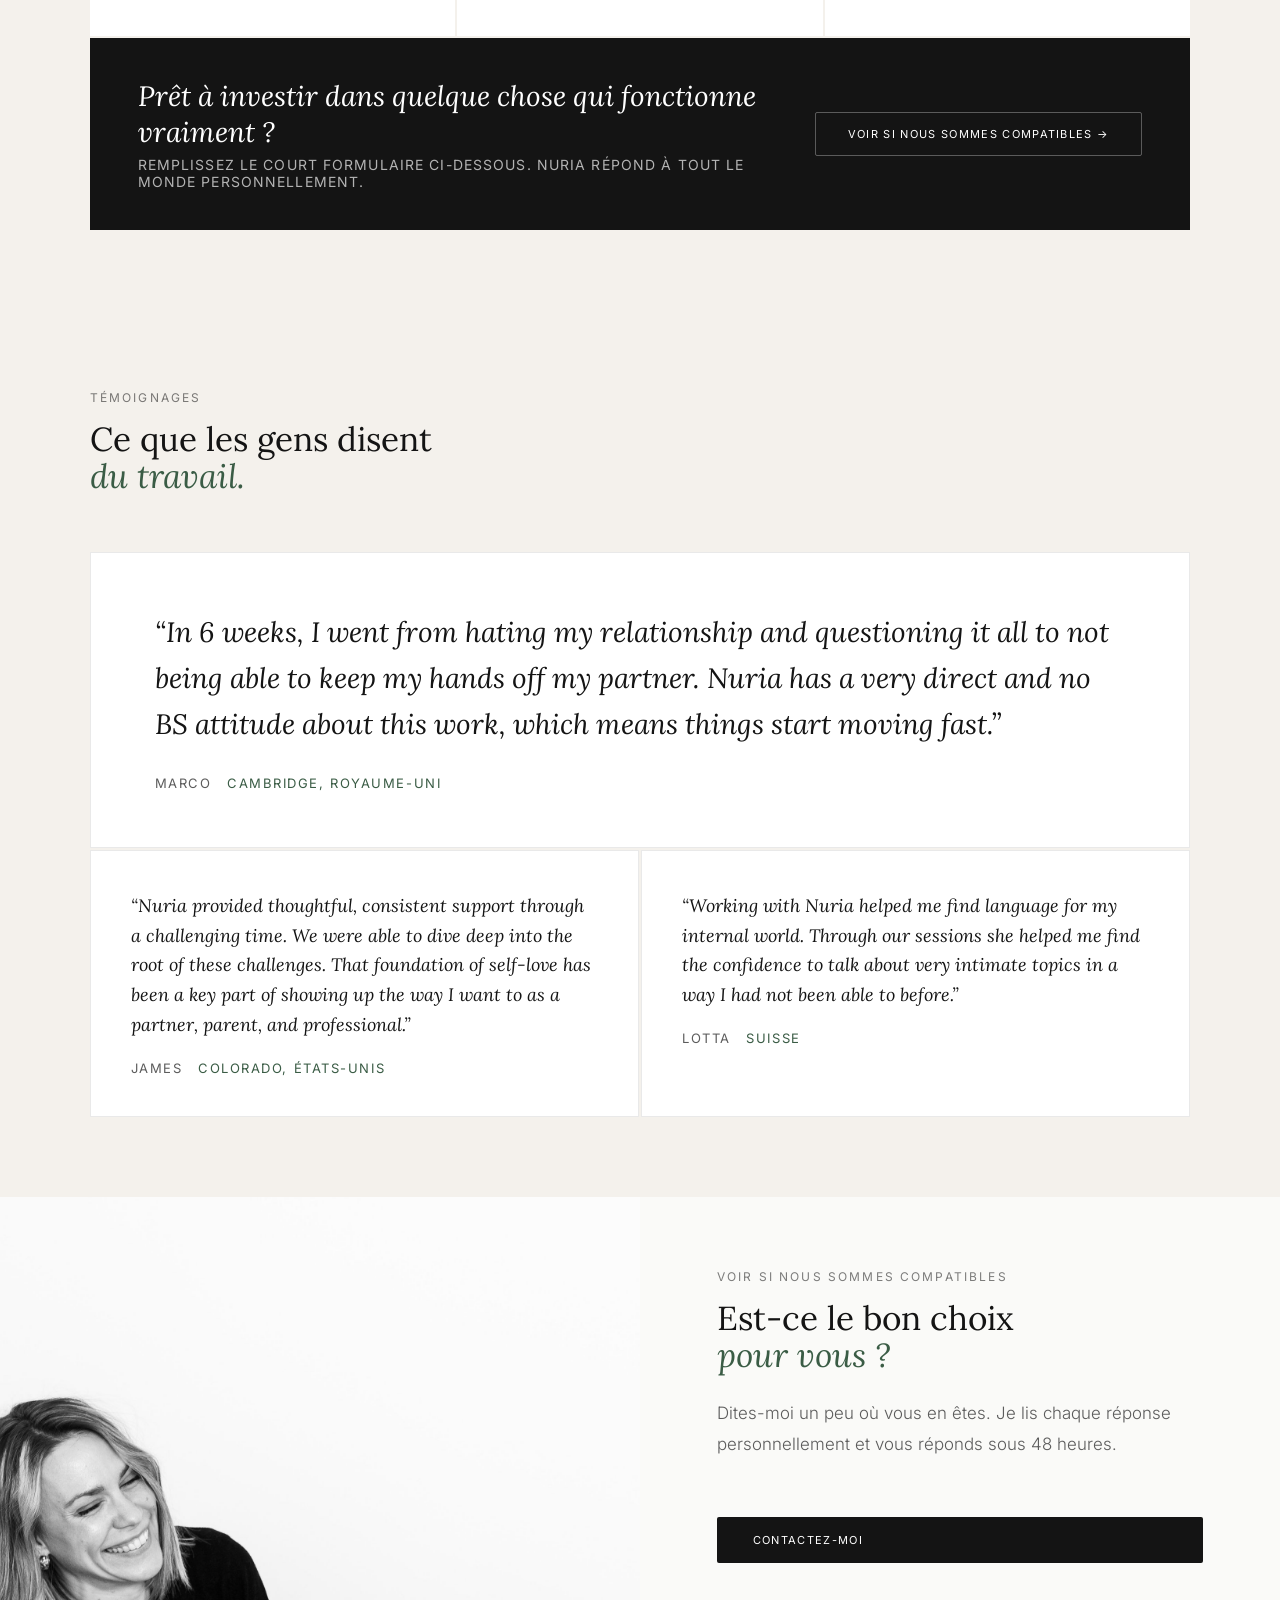
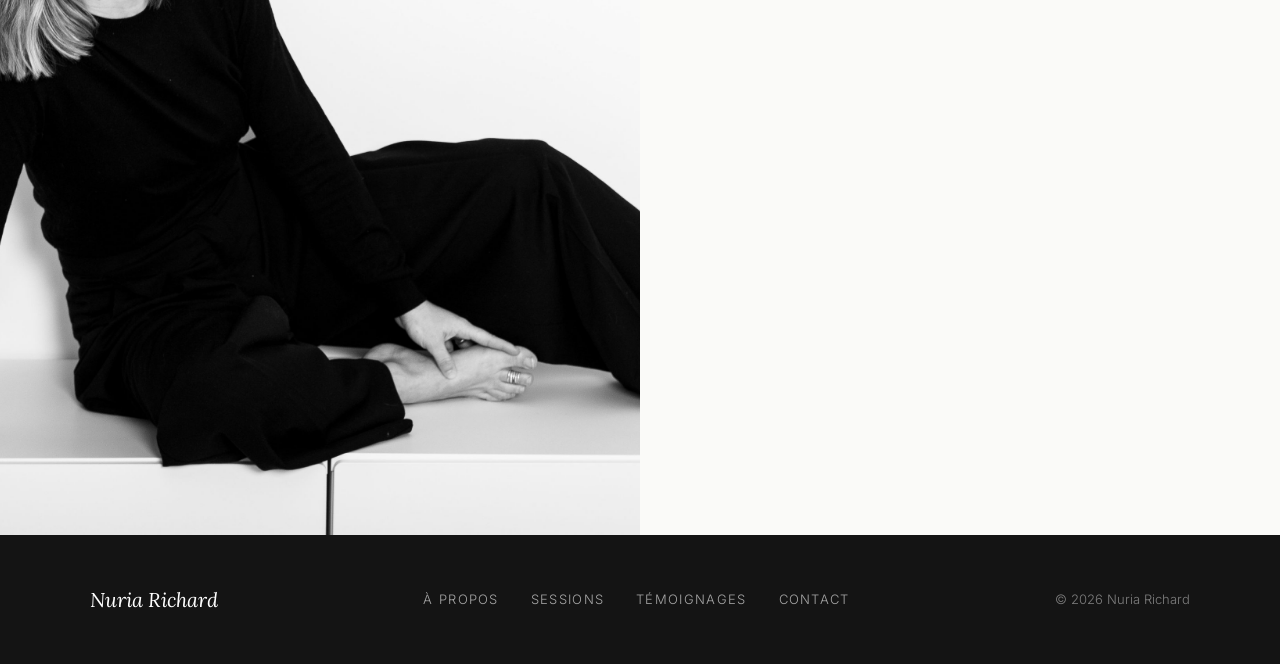
==== commit ebe1b428: "Add Get in touch button linking to Tally form in book section Co-Authored-By: Claude Sonnet 4.6 <nor" ====
--- a/pages/fr.html
+++ b/pages/fr.html
@@ -306,6 +306,7 @@
       <div class="eyebrow">Voir si nous sommes compatibles</div>
       <h2 class="section-title">Est-ce le bon choix<br><em>pour vous ?</em></h2>
       <p class="body-text">Dites-moi un peu où vous en êtes. Je lis chaque réponse personnellement et vous réponds sous 48 heures.</p>
+      <a class="btn-primary" href="https://tally.so/r/VLAVJM" target="_blank" style="display:inline-block;margin-top:24px;">Contactez-moi</a>
       <iframe data-tally-src='https://tally.so/embed/VLAVJM?alignLeft=1&hideTitle=1&transparentBackground=1' loading='lazy' width='100%' height='500' frameborder='0' marginheight='0' marginwidth='0' title='Find out if we are a fit'></iframe><script>var d=document,w='https://tally.so/widgets/embed.js',v=function(){'undefined'!=typeof Tally?Tally.loadEmbeds():d.querySelectorAll('iframe[data-tally-src]:not([src])').forEach((function(e){e.src=e.dataset.tallySrc}))};if('undefined'!=typeof Tally){v();}else if(d.querySelector('script[src="'+w+'"]')==null){var s=d.createElement('script');s.src=w;s.onload=v;s.onerror=v;d.body.appendChild(s);}</script>
     </div>
   </div>
